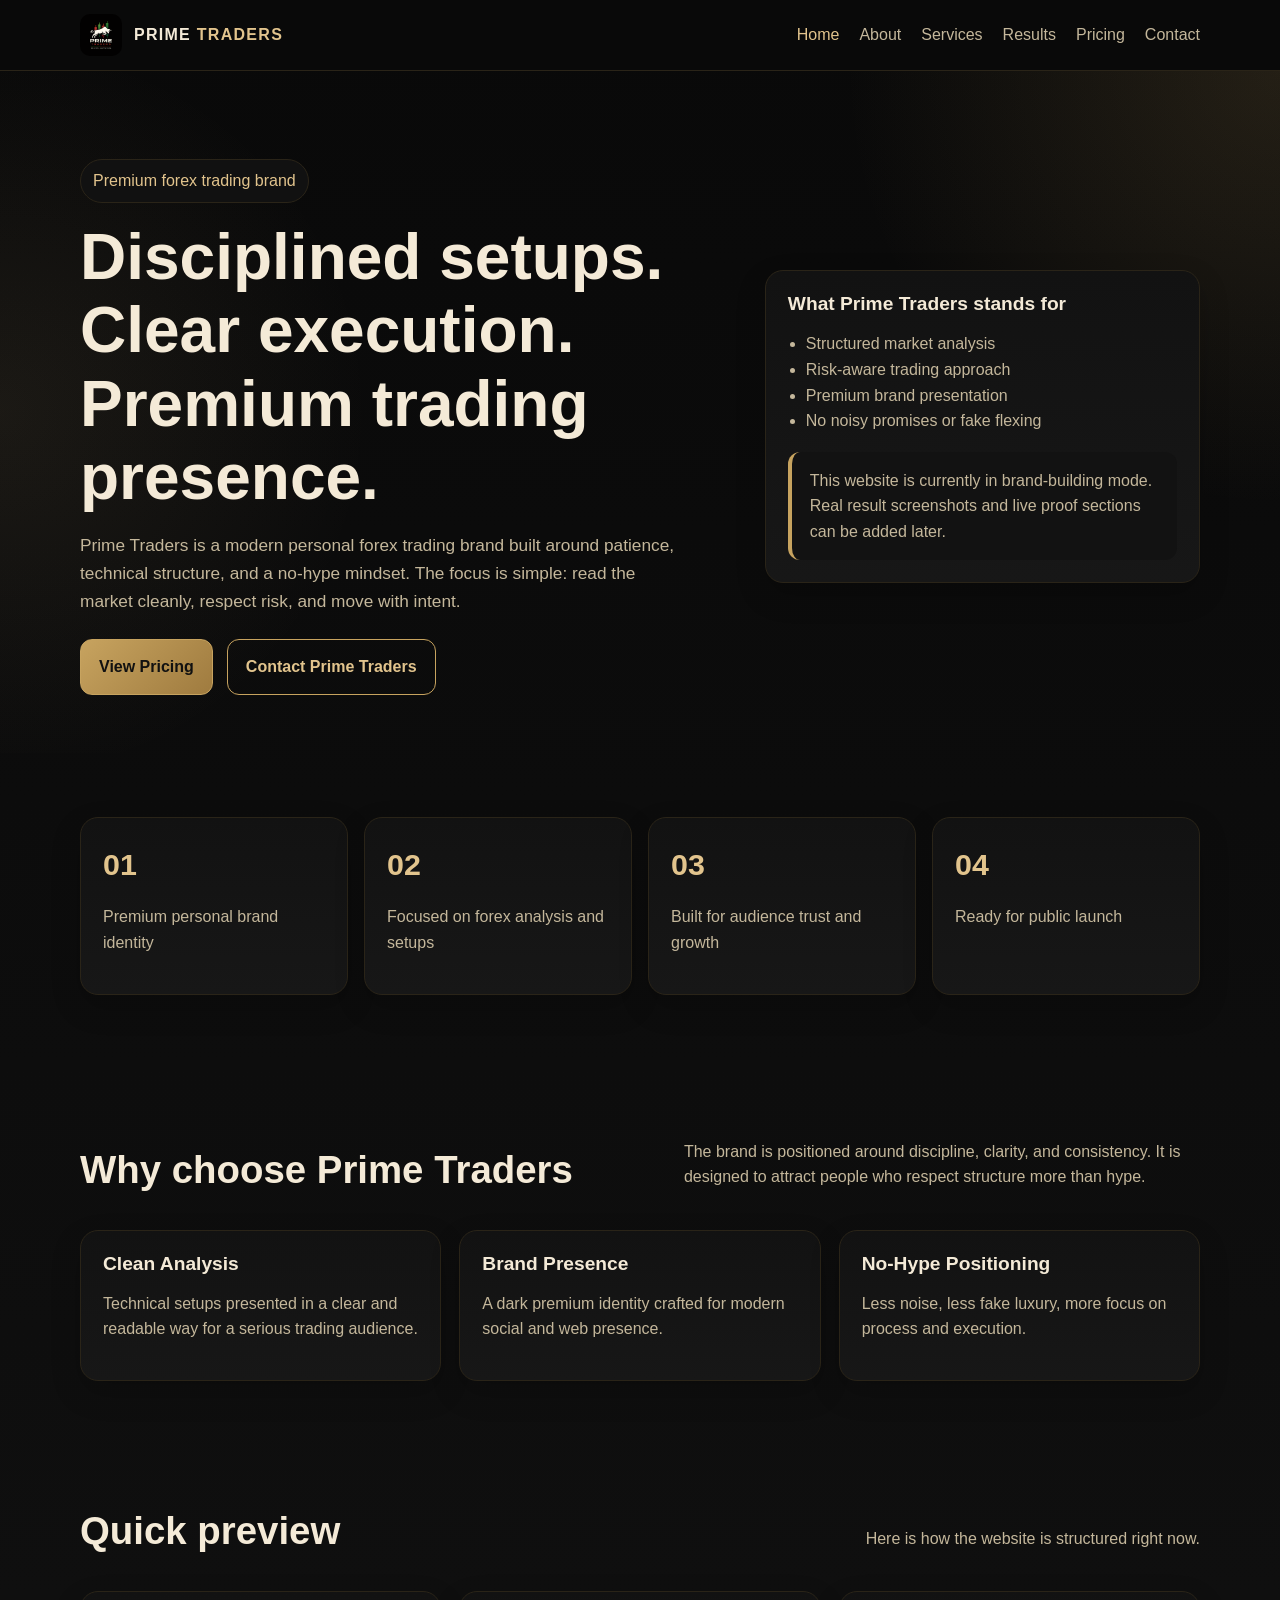
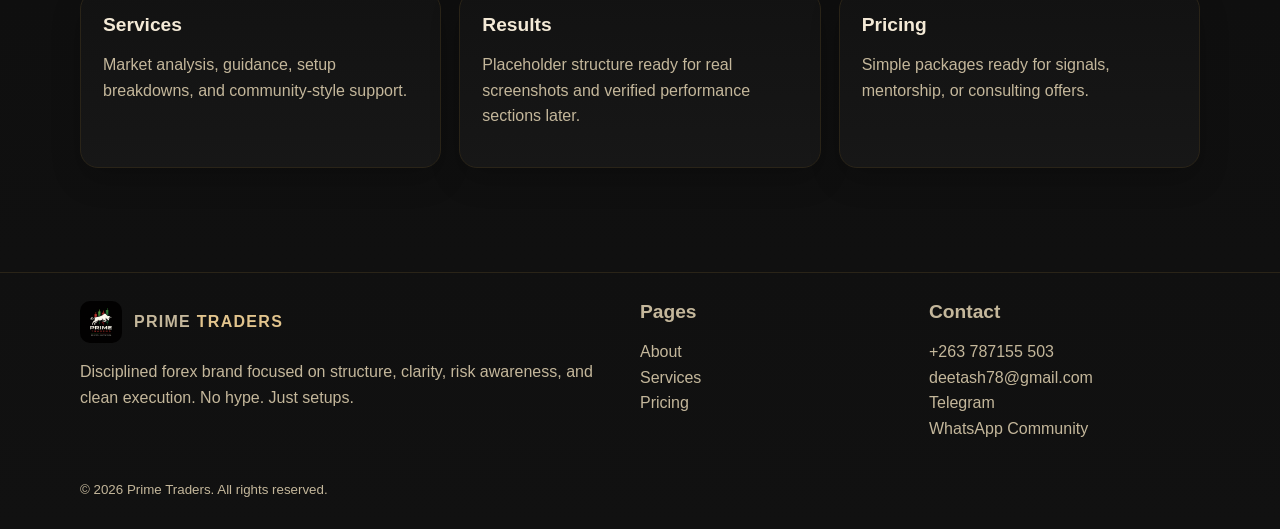
==== index.html @ fb57da5f "Add files via upload" ====
<!doctype html><html><head><meta charset="utf-8"><meta name="viewport" content="width=device-width,initial-scale=1"><title>Home | Prime Traders</title><meta name="description" content="Prime Traders — personal forex trading brand with a premium, disciplined, no-hype positioning."><link rel="icon" href="logo.png"><link rel="stylesheet" href="style.css"></head><body>
    <nav class="nav"><div class="container nav-inner"><a class="brand" href="index.html"><img src="logo.png" alt="Prime Traders logo"><div>PRIME <span>TRADERS</span></div></a><div class="links"><a href="index.html" class="active">Home</a><a href="about.html" class="">About</a><a href="services.html" class="">Services</a><a href="results.html" class="">Results</a><a href="pricing.html" class="">Pricing</a><a href="contact.html" class="">Contact</a></div></div></nav>
    
<header class="hero"><div class="container hero-grid"><div><span class="badge">Premium forex trading brand</span><h1>Disciplined setups. Clear execution. Premium trading presence.</h1><p class="lead">Prime Traders is a modern personal forex trading brand built around patience, technical structure, and a no-hype mindset. The focus is simple: read the market cleanly, respect risk, and move with intent.</p><div class="cta"><a class="btn btn-primary" href="pricing.html">View Pricing</a><a class="btn btn-secondary" href="contact.html">Contact Prime Traders</a></div></div><div class="card hero-card"><h3>What Prime Traders stands for</h3><ul><li>Structured market analysis</li><li>Risk-aware trading approach</li><li>Premium brand presentation</li><li>No noisy promises or fake flexing</li></ul><div class="notice" style="margin-top:18px">This website is currently in brand-building mode. Real result screenshots and live proof sections can be added later.</div></div></div></header>
<section class="section"><div class="container"><div class="stats"><div class="stat"><strong>01</strong><p>Premium personal brand identity</p></div><div class="stat"><strong>02</strong><p>Focused on forex analysis and setups</p></div><div class="stat"><strong>03</strong><p>Built for audience trust and growth</p></div><div class="stat"><strong>04</strong><p>Ready for public launch</p></div></div></div></section>
<section class="section"><div class="container"><div class="section-head"><div><h2>Why choose Prime Traders</h2></div><p>The brand is positioned around discipline, clarity, and consistency. It is designed to attract people who respect structure more than hype.</p></div><div class="grid-3"><div class="card"><h3>Clean Analysis</h3><p>Technical setups presented in a clear and readable way for a serious trading audience.</p></div><div class="card"><h3>Brand Presence</h3><p>A dark premium identity crafted for modern social and web presence.</p></div><div class="card"><h3>No-Hype Positioning</h3><p>Less noise, less fake luxury, more focus on process and execution.</p></div></div></div></section>
<section class="section"><div class="container"><div class="section-head"><div><h2>Quick preview</h2></div><p>Here is how the website is structured right now.</p></div><div class="grid-3"><div class="card"><h3>Services</h3><p>Market analysis, guidance, setup breakdowns, and community-style support.</p></div><div class="card"><h3>Results</h3><p>Placeholder structure ready for real screenshots and verified performance sections later.</p></div><div class="card"><h3>Pricing</h3><p>Simple packages ready for signals, mentorship, or consulting offers.</p></div></div></div></section>

    <footer class="footer"><div class="container footer-grid"><div><div class="brand" style="margin-bottom:10px"><img src="logo.png" alt="logo"><div>PRIME <span>TRADERS</span></div></div><p>Disciplined forex brand focused on structure, clarity, risk awareness, and clean execution. No hype. Just setups.</p></div><div><h3>Pages</h3><p><a href="about.html">About</a><br><a href="services.html">Services</a><br><a href="pricing.html">Pricing</a></p></div><div><h3>Contact</h3><p>+263 787155 503<br>deetash78@gmail.com<br><a href="https://t.me/primetraders263">Telegram</a><br><a href="https://chat.whatsapp.com/EgGNkARobAU7Wav0RTBW9T?mode=gi_t">WhatsApp Community</a></p></div></div><div class="container" style="margin-top:18px"><small>© 2026 Prime Traders. All rights reserved.</small></div></footer>
    <script src="script.js"></script></body></html>
---- style.css ----
:root{
  --bg:#0a0a0a; --card:#121212; --card2:#171717; --text:#f4ead7; --muted:#c4b79b; --gold:#c7a35f; --gold2:#e2c48d; --line:#2a2418;
}
*{box-sizing:border-box} html{scroll-behavior:smooth} body{margin:0;font-family:Arial,Helvetica,sans-serif;background:linear-gradient(180deg,#090909,#111);color:var(--text);line-height:1.6}
a{color:inherit;text-decoration:none} img{max-width:100%;display:block}
.container{width:min(1120px,92%);margin:auto}
.nav{position:sticky;top:0;z-index:20;background:rgba(10,10,10,.92);backdrop-filter:blur(8px);border-bottom:1px solid var(--line)}
.nav-inner{display:flex;align-items:center;justify-content:space-between;padding:14px 0}.brand{display:flex;align-items:center;gap:12px;font-weight:700;letter-spacing:.08em}.brand img{width:42px;height:42px;border-radius:10px}.brand span{color:var(--gold2)}
.links{display:flex;gap:20px;flex-wrap:wrap}.links a{color:var(--muted)}.links a:hover,.links a.active{color:var(--gold2)}
.hero{padding:88px 0 58px;background:radial-gradient(circle at top right,rgba(199,163,95,.14),transparent 30%),radial-gradient(circle at left,rgba(226,196,141,.08),transparent 28%)}
.hero-grid{display:grid;grid-template-columns:1.2fr .8fr;gap:32px;align-items:center}.badge{display:inline-block;padding:8px 12px;border:1px solid var(--line);border-radius:999px;color:var(--gold2);background:#111;margin-bottom:18px}
h1,h2,h3{line-height:1.15;margin:0 0 14px} h1{font-size:clamp(2.2rem,5vw,4.4rem)} h2{font-size:clamp(1.7rem,3vw,2.8rem)} h3{font-size:1.2rem}.lead{font-size:1.08rem;color:var(--muted);max-width:62ch}
.cta{display:flex;gap:14px;flex-wrap:wrap;margin-top:24px}.btn{display:inline-block;padding:14px 18px;border-radius:12px;border:1px solid var(--gold);font-weight:700}.btn-primary{background:linear-gradient(135deg,var(--gold),#9f7b3f);color:#111}.btn-secondary{color:var(--gold2);background:transparent}
.card,.stat,.price,.contact-card,.faq-item{background:linear-gradient(180deg,var(--card),var(--card2));border:1px solid var(--line);border-radius:18px;box-shadow:0 12px 30px rgba(0,0,0,.2)}
.hero-card{padding:24px}.hero-card ul{padding-left:18px;color:var(--muted)}
.section{padding:64px 0}.section-head{display:flex;justify-content:space-between;gap:18px;align-items:end;margin-bottom:24px}.section-head p{max-width:58ch;color:var(--muted)}
.grid-3{display:grid;grid-template-columns:repeat(3,1fr);gap:18px}.grid-2{display:grid;grid-template-columns:repeat(2,1fr);gap:18px}
.card{padding:22px}.card p,.stat p,.price p,.contact-card p,li{color:var(--muted)}
.stats{display:grid;grid-template-columns:repeat(4,1fr);gap:16px}.stat{padding:22px}.stat strong{display:block;font-size:1.9rem;color:var(--gold2);margin-bottom:8px}
.price{padding:24px;display:flex;flex-direction:column;gap:14px}.price .amount{font-size:2rem;color:var(--gold2);font-weight:800}.price ul{padding-left:18px;margin:0}.pill{display:inline-block;padding:6px 10px;border:1px solid var(--line);border-radius:999px;color:var(--gold2);font-size:.9rem}
.contact-grid{display:grid;grid-template-columns:repeat(2,1fr);gap:18px}.contact-card{padding:22px}
.footer{border-top:1px solid var(--line);padding:28px 0;color:var(--muted);margin-top:40px}.footer-grid{display:grid;grid-template-columns:2fr 1fr 1fr;gap:18px}.muted{color:var(--muted)}
.notice{padding:16px 18px;border-left:4px solid var(--gold);background:#121212;border-radius:12px;color:var(--muted)}
.table{width:100%;border-collapse:collapse}.table th,.table td{padding:14px;border-bottom:1px solid var(--line);text-align:left}.table th{color:var(--gold2)}
@media (max-width:900px){.hero-grid,.grid-3,.grid-2,.contact-grid,.footer-grid,.stats{grid-template-columns:1fr}.nav-inner{flex-direction:column;gap:12px}.links{justify-content:center}}
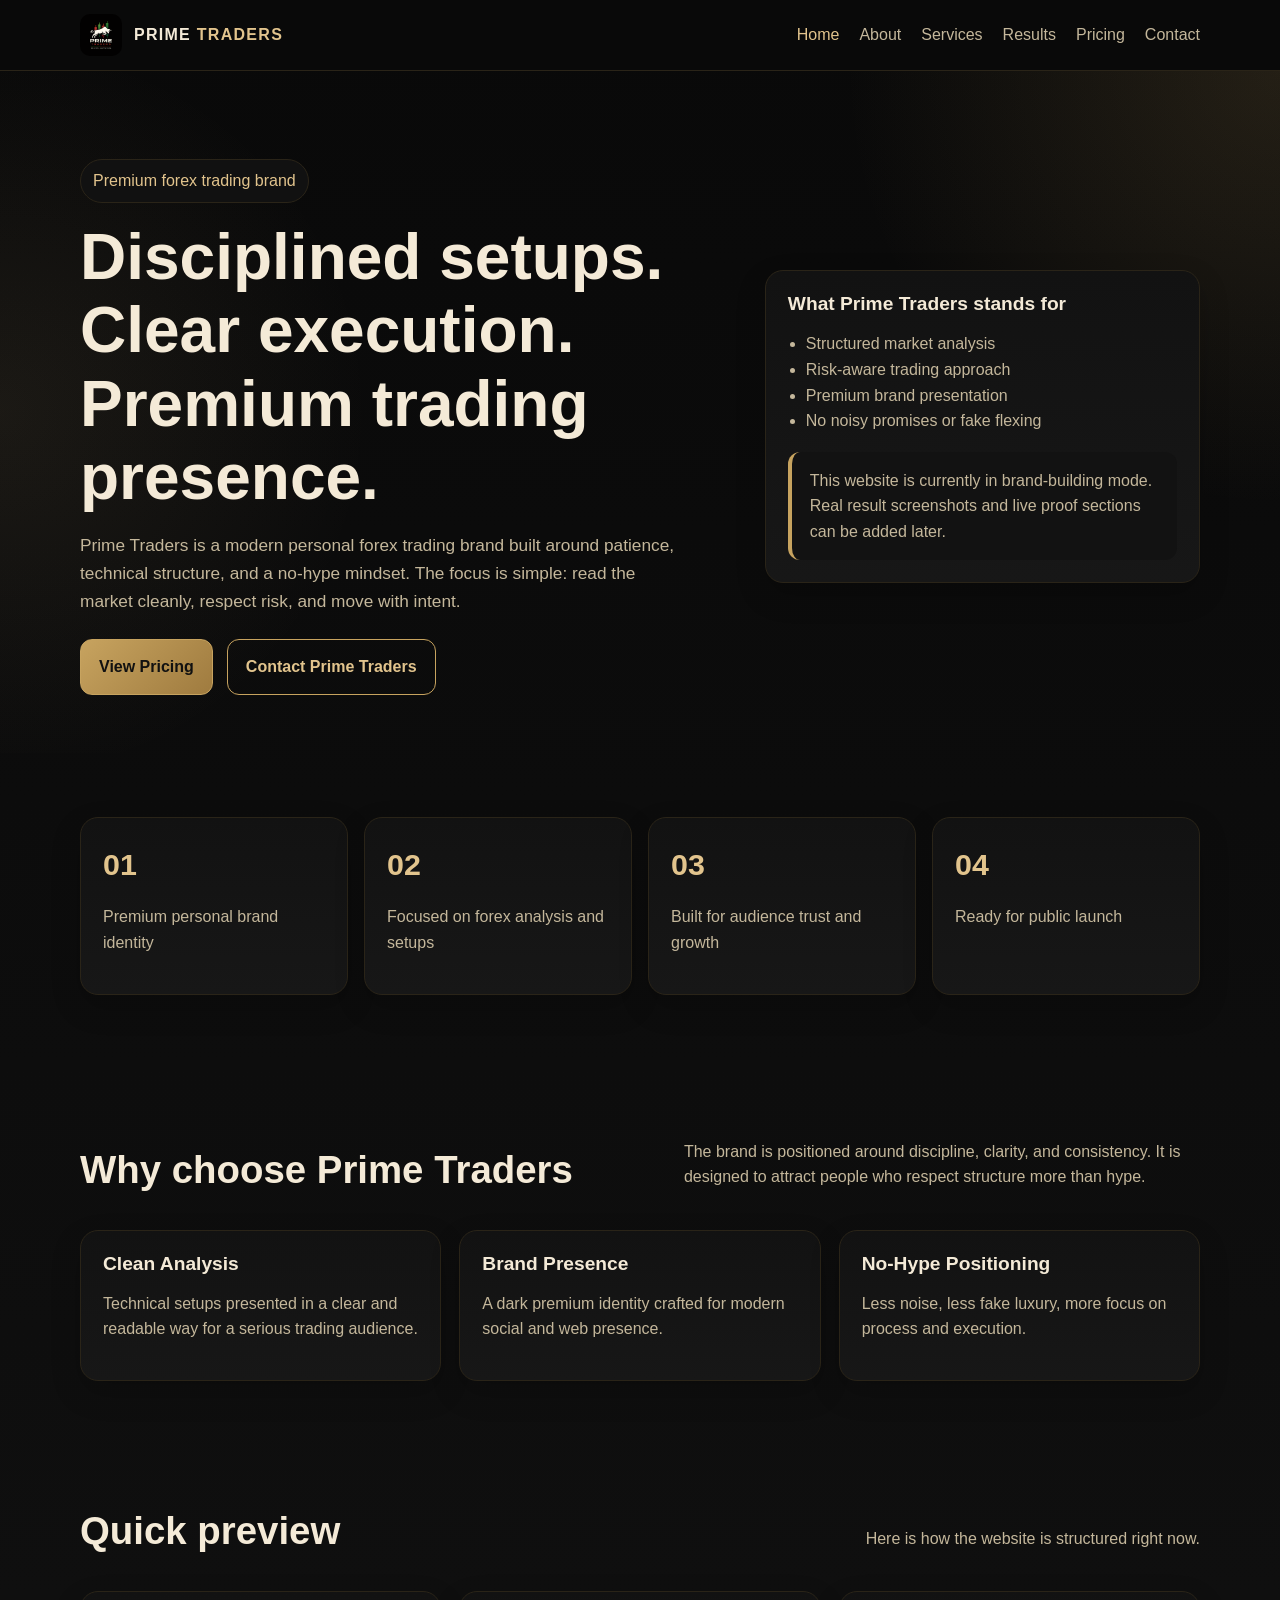
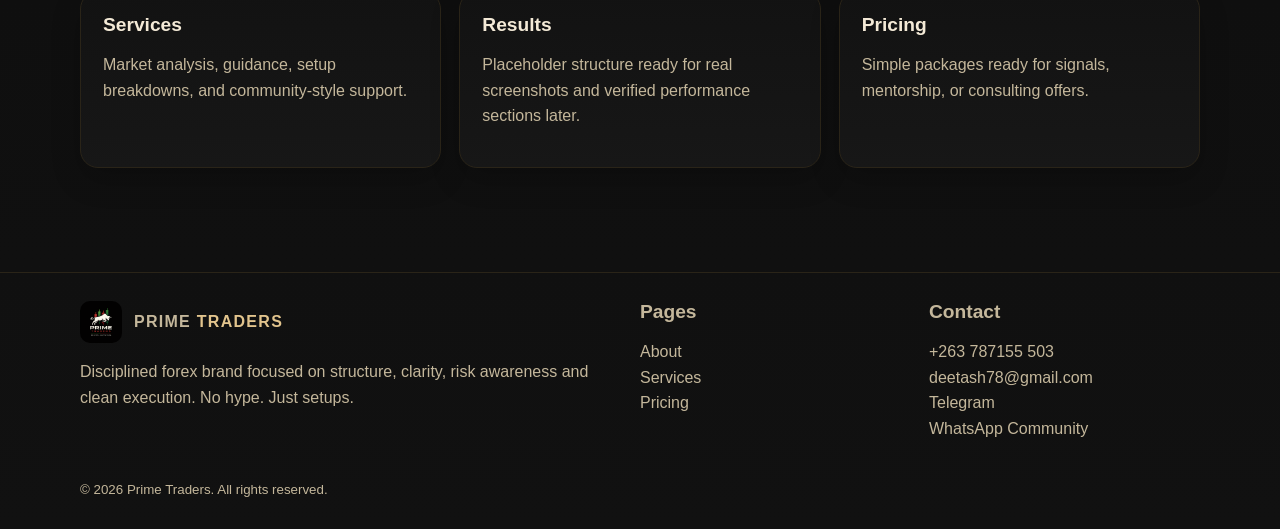
==== commit c2d4bc2d: "Refactor footer section in index.html Updated footer content for clarity and consistency." ====
--- a/index.html
+++ b/index.html
@@ -6,5 +6,5 @@
 <section class="section"><div class="container"><div class="section-head"><div><h2>Why choose Prime Traders</h2></div><p>The brand is positioned around discipline, clarity, and consistency. It is designed to attract people who respect structure more than hype.</p></div><div class="grid-3"><div class="card"><h3>Clean Analysis</h3><p>Technical setups presented in a clear and readable way for a serious trading audience.</p></div><div class="card"><h3>Brand Presence</h3><p>A dark premium identity crafted for modern social and web presence.</p></div><div class="card"><h3>No-Hype Positioning</h3><p>Less noise, less fake luxury, more focus on process and execution.</p></div></div></div></section>
 <section class="section"><div class="container"><div class="section-head"><div><h2>Quick preview</h2></div><p>Here is how the website is structured right now.</p></div><div class="grid-3"><div class="card"><h3>Services</h3><p>Market analysis, guidance, setup breakdowns, and community-style support.</p></div><div class="card"><h3>Results</h3><p>Placeholder structure ready for real screenshots and verified performance sections later.</p></div><div class="card"><h3>Pricing</h3><p>Simple packages ready for signals, mentorship, or consulting offers.</p></div></div></div></section>
 
-    <footer class="footer"><div class="container footer-grid"><div><div class="brand" style="margin-bottom:10px"><img src="logo.png" alt="logo"><div>PRIME <span>TRADERS</span></div></div><p>Disciplined forex brand focused on structure, clarity, risk awareness, and clean execution. No hype. Just setups.</p></div><div><h3>Pages</h3><p><a href="about.html">About</a><br><a href="services.html">Services</a><br><a href="pricing.html">Pricing</a></p></div><div><h3>Contact</h3><p>+263 787155 503<br>deetash78@gmail.com<br><a href="https://t.me/primetraders263">Telegram</a><br><a href="https://chat.whatsapp.com/EgGNkARobAU7Wav0RTBW9T?mode=gi_t">WhatsApp Community</a></p></div></div><div class="container" style="margin-top:18px"><small>© 2026 Prime Traders. All rights reserved.</small></div></footer>
-    <script src="script.js"></script></body></html>+    <footer class="footer"><div class="container footer-grid"><div><div class="brand" style="margin-bottom:10px"><img src="logo.png" alt="logo"><div>PRIME <span>TRADERS</span></div></div><p>Disciplined forex brand focused on structure, clarity, risk awareness and clean execution. No hype. Just setups.</p></div><div><h3>Pages</h3><p><a href="about.html">About</a><br><a href="services.html">Services</a><br><a href="pricing.html">Pricing</a></p></div><div><h3>Contact</h3><p>+263 787155 503<br>deetash78@gmail.com<br><a href="https://t.me/primetraders263">Telegram</a><br><a href="https://chat.whatsapp.com/EgGNkARobAU7Wav0RTBW9T?mode=gi_t">WhatsApp Community</a></p></div></div><div class="container" style="margin-top:18px"><small>© 2026 Prime Traders. All rights reserved.</small></div></footer>
+    <script src="script.js"></script></body></html>
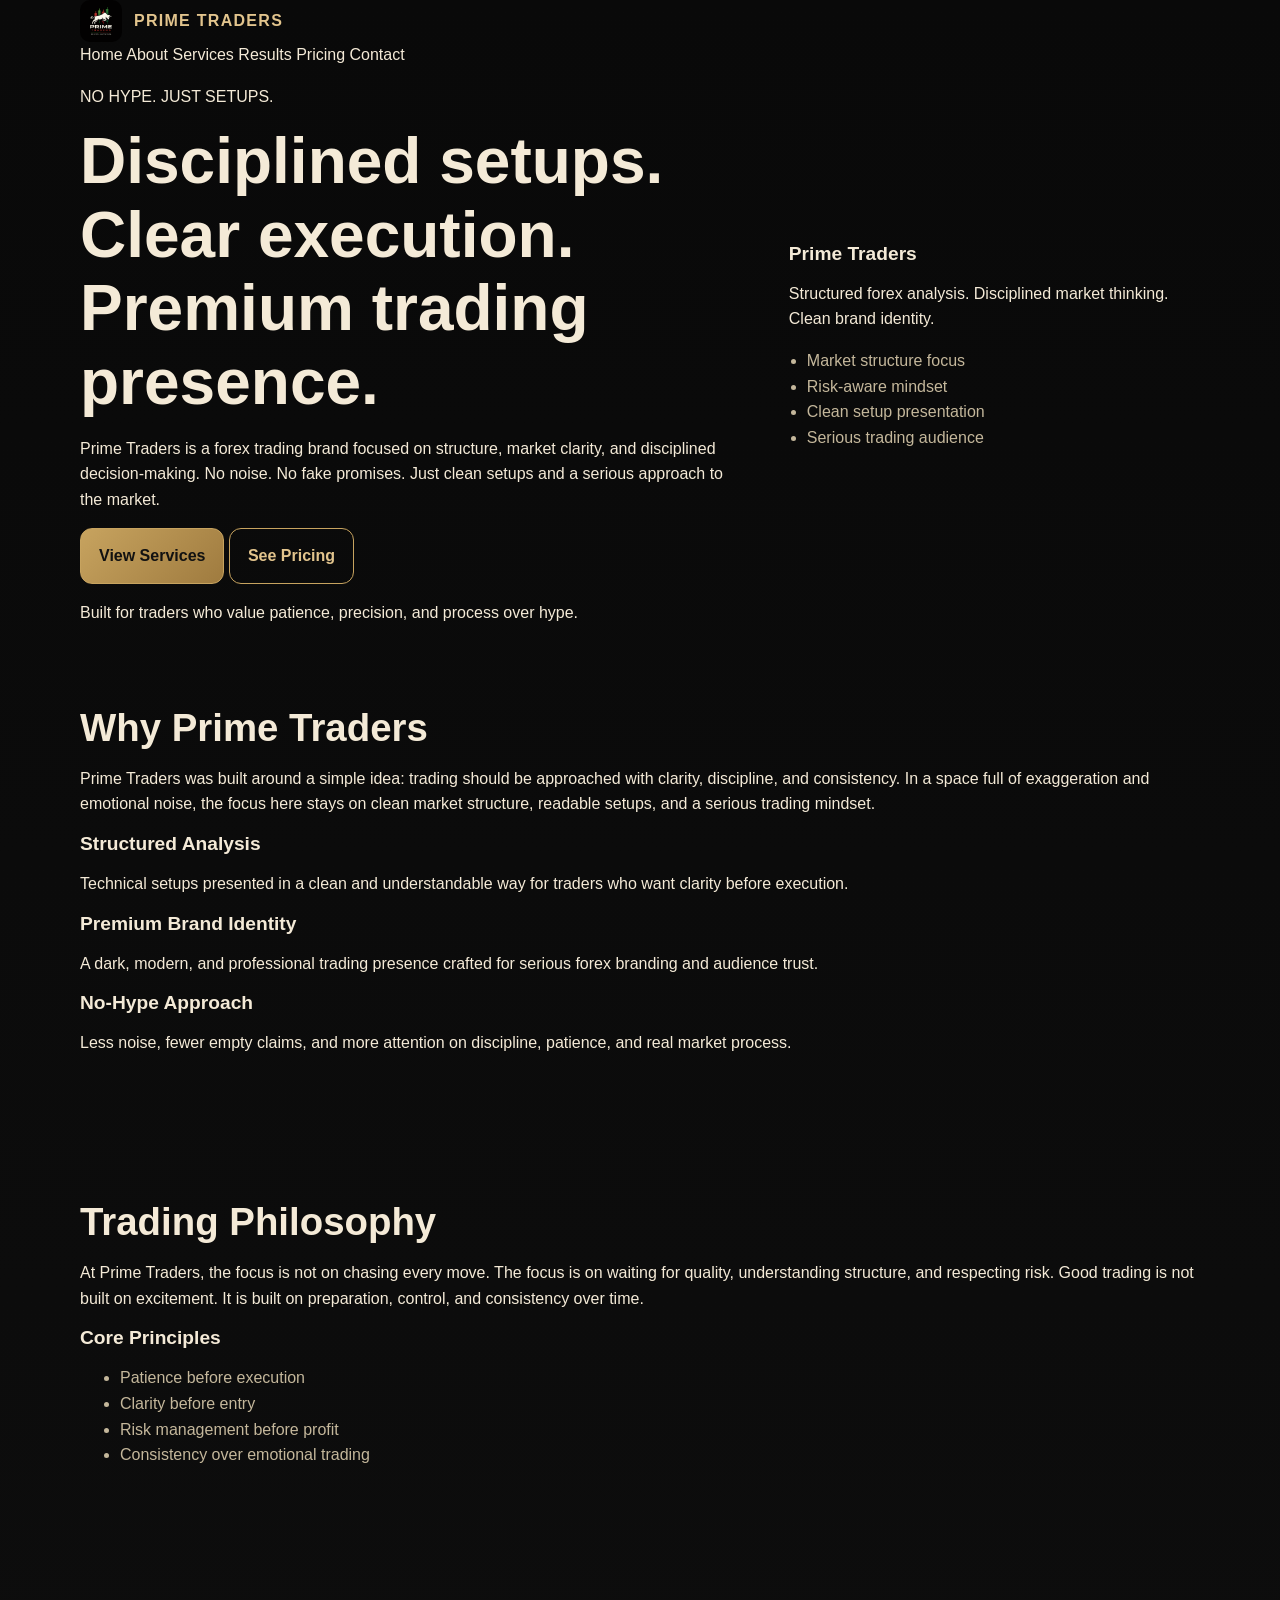
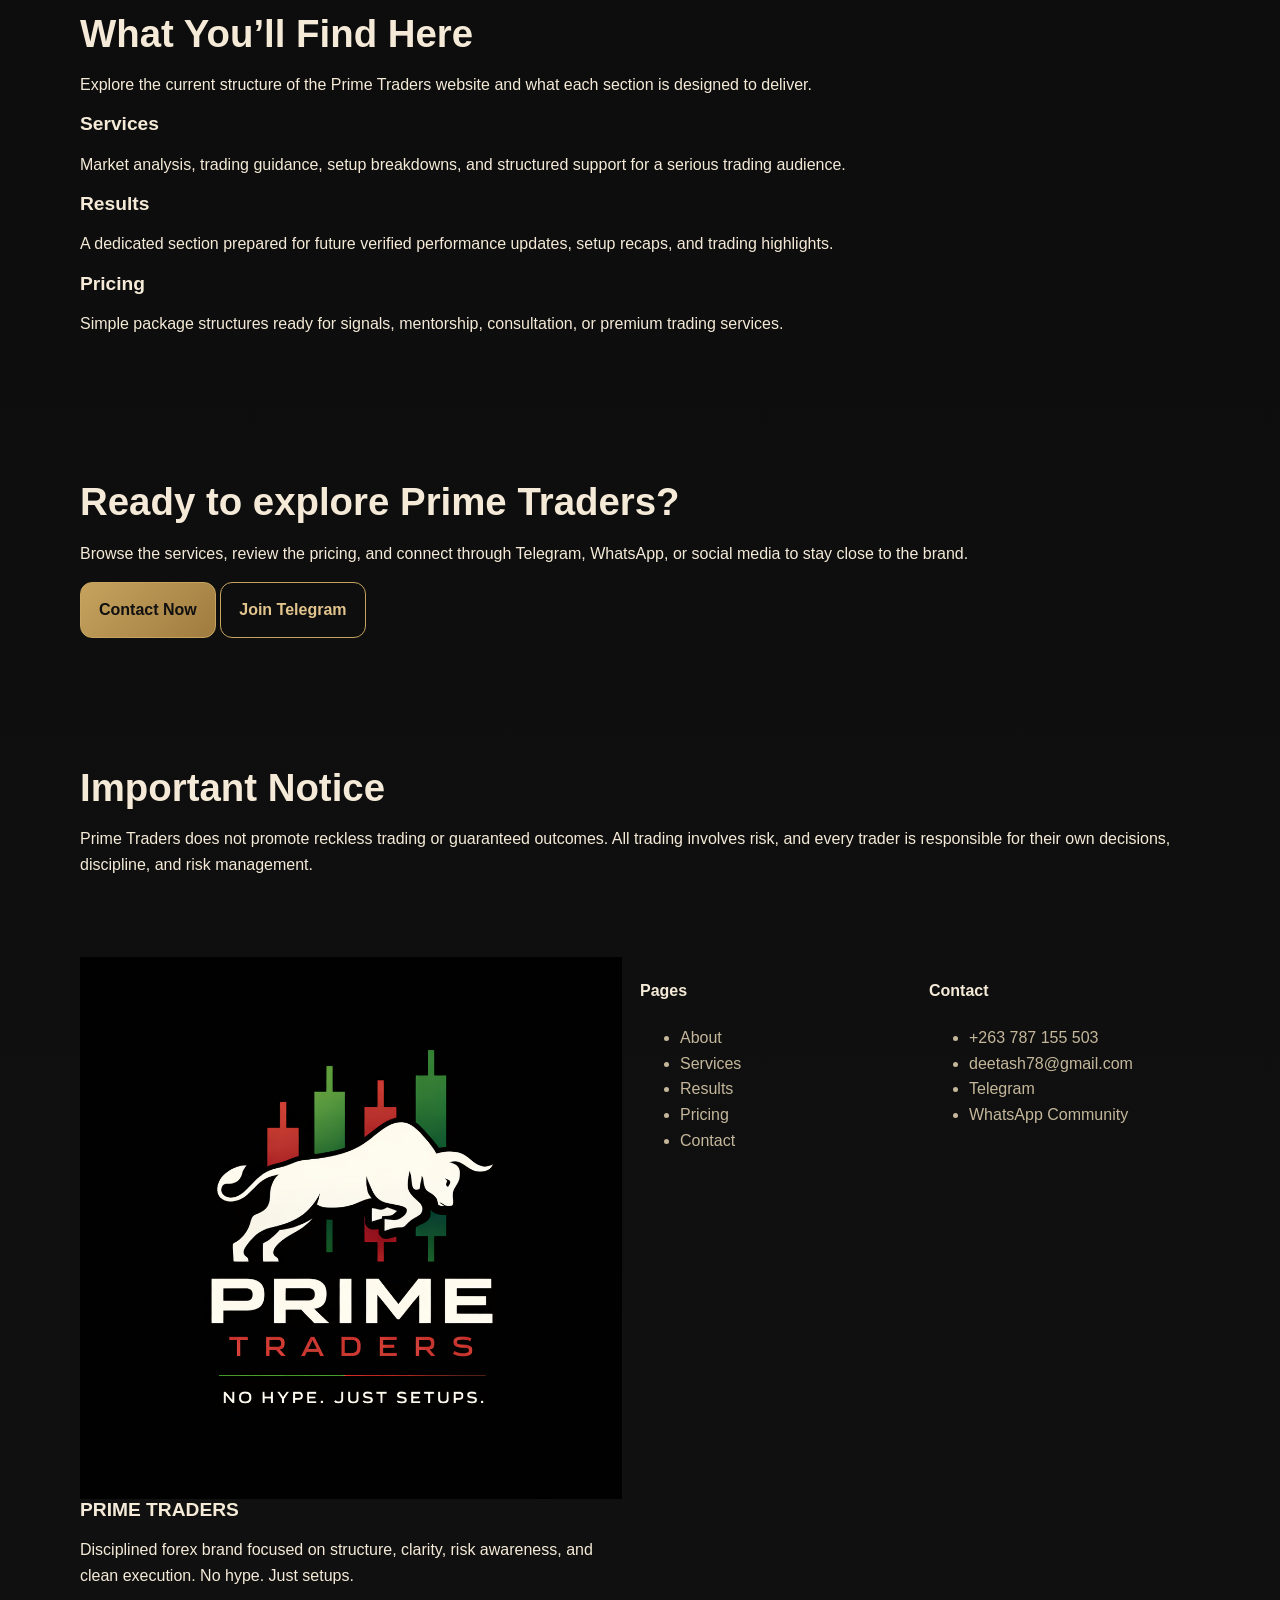
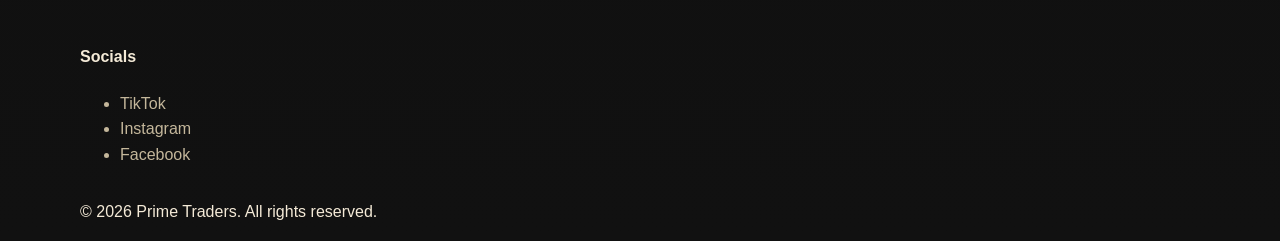
==== commit bc5375fc: "Refactor index.html for improved structure and clarity" ====
--- a/index.html
+++ b/index.html
@@ -1,10 +1,237 @@
-<!doctype html><html><head><meta charset="utf-8"><meta name="viewport" content="width=device-width,initial-scale=1"><title>Home | Prime Traders</title><meta name="description" content="Prime Traders — personal forex trading brand with a premium, disciplined, no-hype positioning."><link rel="icon" href="logo.png"><link rel="stylesheet" href="style.css"></head><body>
-    <nav class="nav"><div class="container nav-inner"><a class="brand" href="index.html"><img src="logo.png" alt="Prime Traders logo"><div>PRIME <span>TRADERS</span></div></a><div class="links"><a href="index.html" class="active">Home</a><a href="about.html" class="">About</a><a href="services.html" class="">Services</a><a href="results.html" class="">Results</a><a href="pricing.html" class="">Pricing</a><a href="contact.html" class="">Contact</a></div></div></nav>
-    
-<header class="hero"><div class="container hero-grid"><div><span class="badge">Premium forex trading brand</span><h1>Disciplined setups. Clear execution. Premium trading presence.</h1><p class="lead">Prime Traders is a modern personal forex trading brand built around patience, technical structure, and a no-hype mindset. The focus is simple: read the market cleanly, respect risk, and move with intent.</p><div class="cta"><a class="btn btn-primary" href="pricing.html">View Pricing</a><a class="btn btn-secondary" href="contact.html">Contact Prime Traders</a></div></div><div class="card hero-card"><h3>What Prime Traders stands for</h3><ul><li>Structured market analysis</li><li>Risk-aware trading approach</li><li>Premium brand presentation</li><li>No noisy promises or fake flexing</li></ul><div class="notice" style="margin-top:18px">This website is currently in brand-building mode. Real result screenshots and live proof sections can be added later.</div></div></div></header>
-<section class="section"><div class="container"><div class="stats"><div class="stat"><strong>01</strong><p>Premium personal brand identity</p></div><div class="stat"><strong>02</strong><p>Focused on forex analysis and setups</p></div><div class="stat"><strong>03</strong><p>Built for audience trust and growth</p></div><div class="stat"><strong>04</strong><p>Ready for public launch</p></div></div></div></section>
-<section class="section"><div class="container"><div class="section-head"><div><h2>Why choose Prime Traders</h2></div><p>The brand is positioned around discipline, clarity, and consistency. It is designed to attract people who respect structure more than hype.</p></div><div class="grid-3"><div class="card"><h3>Clean Analysis</h3><p>Technical setups presented in a clear and readable way for a serious trading audience.</p></div><div class="card"><h3>Brand Presence</h3><p>A dark premium identity crafted for modern social and web presence.</p></div><div class="card"><h3>No-Hype Positioning</h3><p>Less noise, less fake luxury, more focus on process and execution.</p></div></div></div></section>
-<section class="section"><div class="container"><div class="section-head"><div><h2>Quick preview</h2></div><p>Here is how the website is structured right now.</p></div><div class="grid-3"><div class="card"><h3>Services</h3><p>Market analysis, guidance, setup breakdowns, and community-style support.</p></div><div class="card"><h3>Results</h3><p>Placeholder structure ready for real screenshots and verified performance sections later.</p></div><div class="card"><h3>Pricing</h3><p>Simple packages ready for signals, mentorship, or consulting offers.</p></div></div></div></section>
-
-    <footer class="footer"><div class="container footer-grid"><div><div class="brand" style="margin-bottom:10px"><img src="logo.png" alt="logo"><div>PRIME <span>TRADERS</span></div></div><p>Disciplined forex brand focused on structure, clarity, risk awareness and clean execution. No hype. Just setups.</p></div><div><h3>Pages</h3><p><a href="about.html">About</a><br><a href="services.html">Services</a><br><a href="pricing.html">Pricing</a></p></div><div><h3>Contact</h3><p>+263 787155 503<br>deetash78@gmail.com<br><a href="https://t.me/primetraders263">Telegram</a><br><a href="https://chat.whatsapp.com/EgGNkARobAU7Wav0RTBW9T?mode=gi_t">WhatsApp Community</a></p></div></div><div class="container" style="margin-top:18px"><small>© 2026 Prime Traders. All rights reserved.</small></div></footer>
-    <script src="script.js"></script></body></html>
+<!DOCTYPE html>
+<html lang="en">
+<head>
+  <meta charset="UTF-8" />
+  <meta name="viewport" content="width=device-width, initial-scale=1.0" />
+  <title>Prime Traders | Home</title>
+  <meta name="description" content="Prime Traders is a disciplined forex trading brand focused on structure, clarity, risk awareness, and clean execution. No hype. Just setups." />
+  <link rel="stylesheet" href="style.css" />
+  <link rel="icon" href="favicon.ico" />
+</head>
+<body>
+  <header class="site-header">
+    <div class="container nav-container">
+      <a href="index.html" class="brand">
+        <img src="logo.png" alt="Prime Traders Logo" class="brand-logo" />
+        <span class="brand-text">PRIME <span>TRADERS</span></span>
+      </a>
+
+      <nav class="main-nav">
+        <a href="index.html" class="active">Home</a>
+        <a href="about.html">About</a>
+        <a href="services.html">Services</a>
+        <a href="results.html">Results</a>
+        <a href="pricing.html">Pricing</a>
+        <a href="contact.html">Contact</a>
+      </nav>
+    </div>
+  </header>
+
+  <main>
+    <section class="hero-section">
+      <div class="container hero-grid">
+        <div class="hero-text">
+          <p class="eyebrow">NO HYPE. JUST SETUPS.</p>
+          <h1>Disciplined setups. Clear execution. Premium trading presence.</h1>
+          <p class="hero-subtext">
+            Prime Traders is a forex trading brand focused on structure, market clarity, and disciplined
+            decision-making. No noise. No fake promises. Just clean setups and a serious approach to the market.
+          </p>
+
+          <div class="hero-buttons">
+            <a href="services.html" class="btn btn-primary">View Services</a>
+            <a href="pricing.html" class="btn btn-secondary">See Pricing</a>
+          </div>
+
+          <p class="hero-trust-line">
+            Built for traders who value patience, precision, and process over hype.
+          </p>
+        </div>
+
+        <div class="hero-card">
+          <div class="hero-card-inner">
+            <h3>Prime Traders</h3>
+            <p>Structured forex analysis. Disciplined market thinking. Clean brand identity.</p>
+            <ul>
+              <li>Market structure focus</li>
+              <li>Risk-aware mindset</li>
+              <li>Clean setup presentation</li>
+              <li>Serious trading audience</li>
+            </ul>
+          </div>
+        </div>
+      </div>
+    </section>
+
+    <section class="section">
+      <div class="container">
+        <div class="section-heading">
+          <h2>Why Prime Traders</h2>
+          <p>
+            Prime Traders was built around a simple idea: trading should be approached with clarity,
+            discipline, and consistency. In a space full of exaggeration and emotional noise, the focus
+            here stays on clean market structure, readable setups, and a serious trading mindset.
+          </p>
+        </div>
+
+        <div class="cards-grid">
+          <div class="info-card">
+            <h3>Structured Analysis</h3>
+            <p>
+              Technical setups presented in a clean and understandable way for traders who want clarity before execution.
+            </p>
+          </div>
+
+          <div class="info-card">
+            <h3>Premium Brand Identity</h3>
+            <p>
+              A dark, modern, and professional trading presence crafted for serious forex branding and audience trust.
+            </p>
+          </div>
+
+          <div class="info-card">
+            <h3>No-Hype Approach</h3>
+            <p>
+              Less noise, fewer empty claims, and more attention on discipline, patience, and real market process.
+            </p>
+          </div>
+        </div>
+      </div>
+    </section>
+
+    <section class="section section-dark">
+      <div class="container philosophy-grid">
+        <div>
+          <h2>Trading Philosophy</h2>
+          <p>
+            At Prime Traders, the focus is not on chasing every move. The focus is on waiting for quality,
+            understanding structure, and respecting risk. Good trading is not built on excitement.
+            It is built on preparation, control, and consistency over time.
+          </p>
+        </div>
+
+        <div class="philosophy-box">
+          <h3>Core Principles</h3>
+          <ul>
+            <li>Patience before execution</li>
+            <li>Clarity before entry</li>
+            <li>Risk management before profit</li>
+            <li>Consistency over emotional trading</li>
+          </ul>
+        </div>
+      </div>
+    </section>
+
+    <section class="section">
+      <div class="container">
+        <div class="section-heading split-heading">
+          <h2>What You’ll Find Here</h2>
+          <p>
+            Explore the current structure of the Prime Traders website and what each section is designed to deliver.
+          </p>
+        </div>
+
+        <div class="cards-grid">
+          <div class="info-card">
+            <h3>Services</h3>
+            <p>
+              Market analysis, trading guidance, setup breakdowns, and structured support for a serious trading audience.
+            </p>
+          </div>
+
+          <div class="info-card">
+            <h3>Results</h3>
+            <p>
+              A dedicated section prepared for future verified performance updates, setup recaps, and trading highlights.
+            </p>
+          </div>
+
+          <div class="info-card">
+            <h3>Pricing</h3>
+            <p>
+              Simple package structures ready for signals, mentorship, consultation, or premium trading services.
+            </p>
+          </div>
+        </div>
+      </div>
+    </section>
+
+    <section class="section cta-section">
+      <div class="container cta-box">
+        <h2>Ready to explore Prime Traders?</h2>
+        <p>
+          Browse the services, review the pricing, and connect through Telegram, WhatsApp, or social media to stay close to the brand.
+        </p>
+
+        <div class="hero-buttons">
+          <a href="contact.html" class="btn btn-primary">Contact Now</a>
+          <a href="https://t.me/primetraders263" target="_blank" class="btn btn-secondary">Join Telegram</a>
+        </div>
+      </div>
+    </section>
+
+    <section class="section">
+      <div class="container">
+        <div class="notice-box">
+          <h2>Important Notice</h2>
+          <p>
+            Prime Traders does not promote reckless trading or guaranteed outcomes. All trading involves risk,
+            and every trader is responsible for their own decisions, discipline, and risk management.
+          </p>
+        </div>
+      </div>
+    </section>
+  </main>
+
+  <footer class="site-footer">
+    <div class="container footer-grid">
+      <div>
+        <div class="footer-brand">
+          <img src="logo.png" alt="Prime Traders Logo" class="footer-logo" />
+          <h3>PRIME TRADERS</h3>
+        </div>
+        <p>
+          Disciplined forex brand focused on structure, clarity, risk awareness, and clean execution.
+          No hype. Just setups.
+        </p>
+      </div>
+
+      <div>
+        <h4>Pages</h4>
+        <ul class="footer-links">
+          <li><a href="about.html">About</a></li>
+          <li><a href="services.html">Services</a></li>
+          <li><a href="results.html">Results</a></li>
+          <li><a href="pricing.html">Pricing</a></li>
+          <li><a href="contact.html">Contact</a></li>
+        </ul>
+      </div>
+
+      <div>
+        <h4>Contact</h4>
+        <ul class="footer-links">
+          <li><a href="tel:+263787155503">+263 787 155 503</a></li>
+          <li><a href="mailto:deetash78@gmail.com">deetash78@gmail.com</a></li>
+          <li><a href="https://t.me/primetraders263" target="_blank">Telegram</a></li>
+          <li><a href="https://chat.whatsapp.com/EgGNkARobAU7Wav0RTBW9T?mode=gi_t" target="_blank">WhatsApp Community</a></li>
+        </ul>
+      </div>
+
+      <div>
+        <h4>Socials</h4>
+        <ul class="footer-links">
+          <li><a href="https://www.tiktok.com/@primetraders_zw?_r=1&_t=ZS-950RxNBvnf7" target="_blank">TikTok</a></li>
+          <li><a href="https://www.instagram.com/denzeltashayaofficial?igsh=MmN0ZHVwbDB0ODcy&utm_source=qr" target="_blank">Instagram</a></li>
+          <li><a href="https://www.facebook.com/share/1NozaazZCv/?mibextid=wwXIfr" target="_blank">Facebook</a></li>
+        </ul>
+      </div>
+    </div>
+
+    <div class="container footer-bottom">
+      <p>&copy; 2026 Prime Traders. All rights reserved.</p>
+    </div>
+  </footer>
+
+  <script src="script.js"></script>
+</body>
+</html>
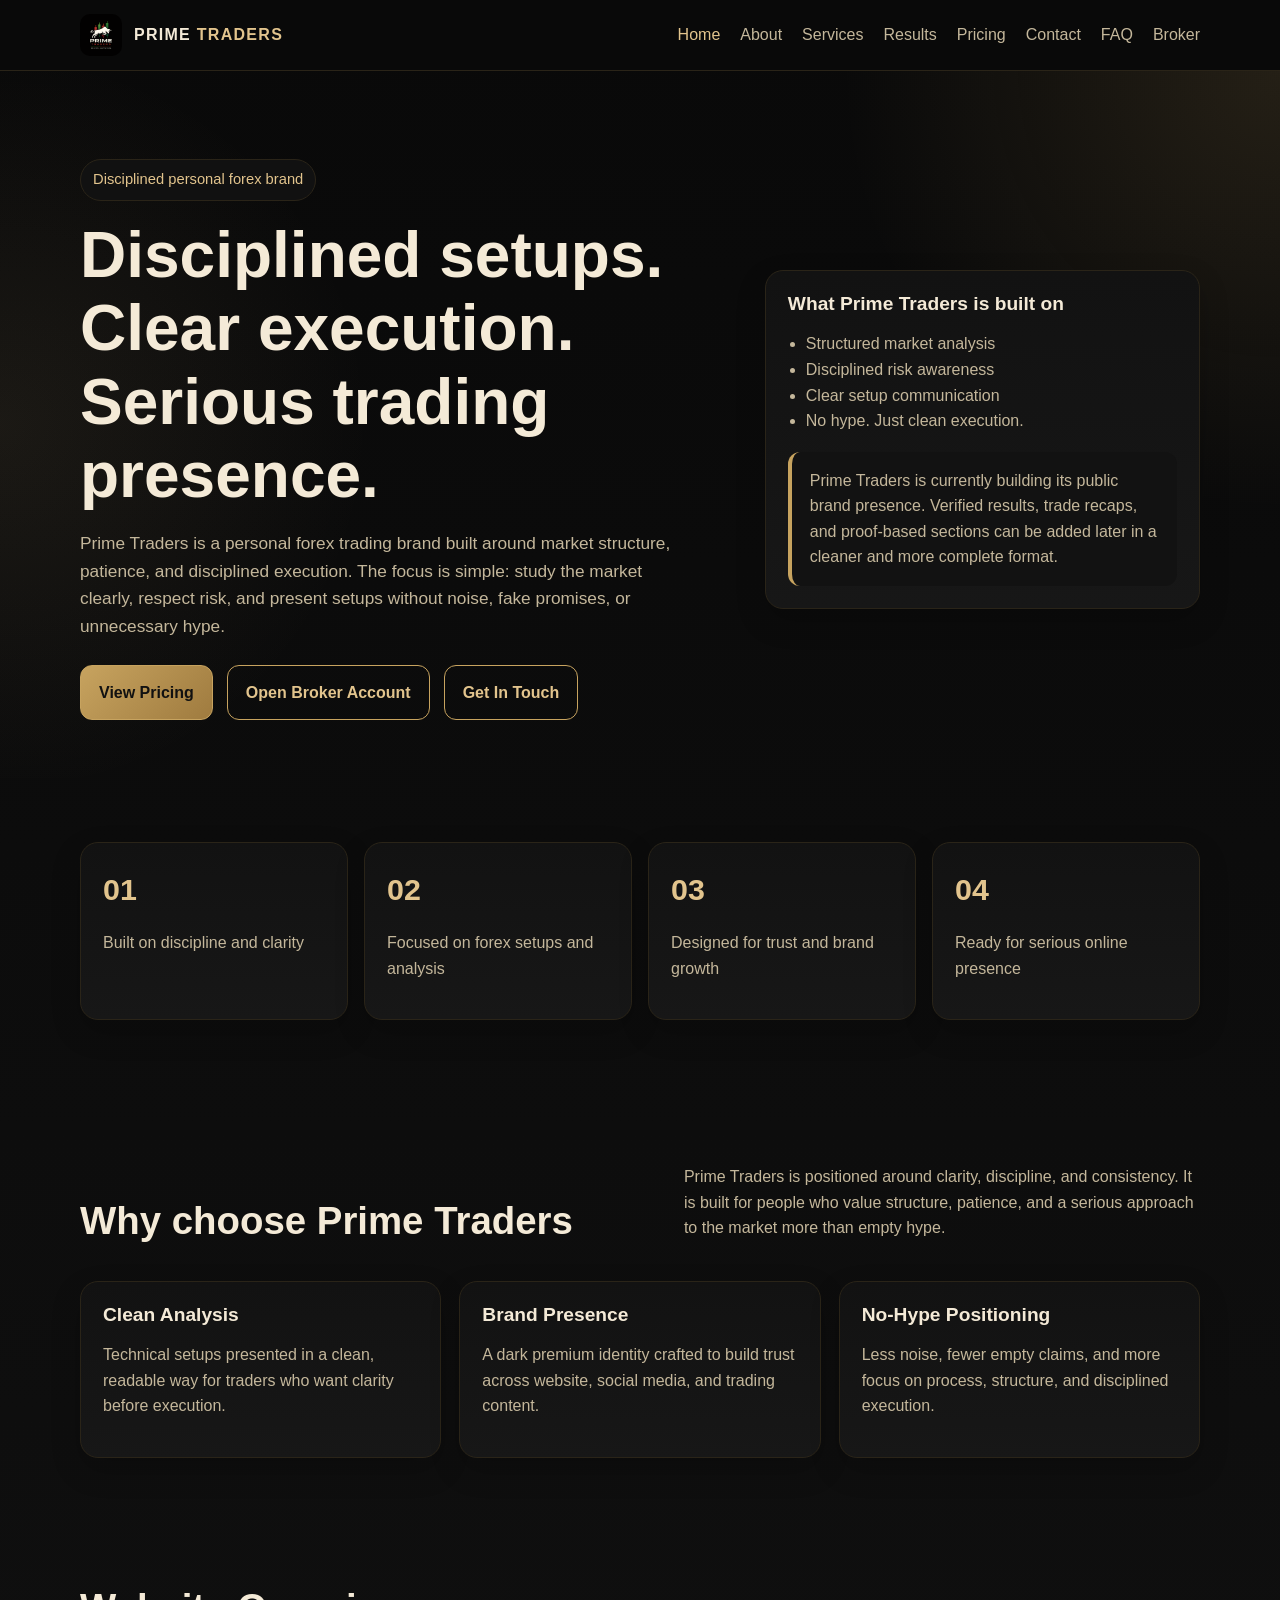
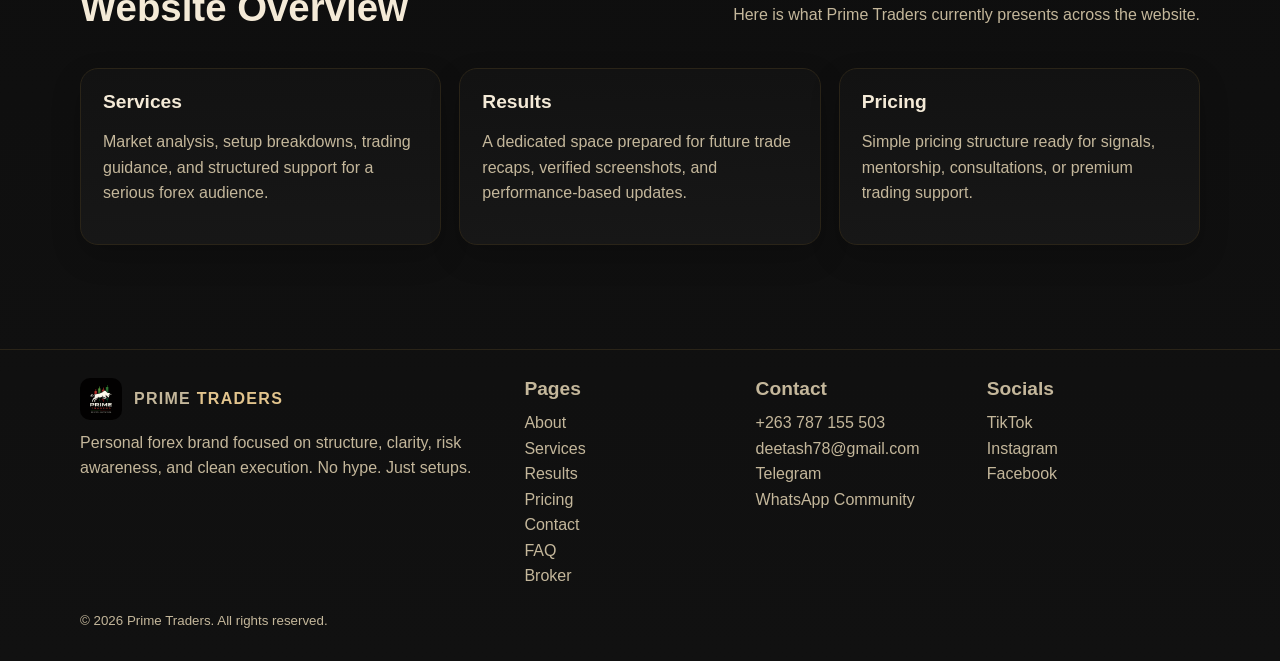
==== commit 1f44dd4a: "Add files via upload" ====
--- a/index.html
+++ b/index.html
@@ -1,237 +1,207 @@
-<!DOCTYPE html>
+<!doctype html>
 <html lang="en">
 <head>
-  <meta charset="UTF-8" />
-  <meta name="viewport" content="width=device-width, initial-scale=1.0" />
-  <title>Prime Traders | Home</title>
-  <meta name="description" content="Prime Traders is a disciplined forex trading brand focused on structure, clarity, risk awareness, and clean execution. No hype. Just setups." />
-  <link rel="stylesheet" href="style.css" />
-  <link rel="icon" href="favicon.ico" />
+  <meta charset="utf-8">
+  <meta name="viewport" content="width=device-width,initial-scale=1">
+  <title>Home | Prime Traders</title>
+  <meta name="description" content="Prime Traders is a disciplined personal forex trading brand focused on market structure, clarity, risk awareness, and clean execution. No hype. Just setups.">
+  <link rel="icon" href="logo.png">
+  <link rel="stylesheet" href="style.css">
+  <meta property="og:title" content="Home | Prime Traders">
+  <meta property="og:description" content="Prime Traders is a personal forex trading brand focused on structure, clarity, risk awareness, and clean execution. No hype. Just setups.">
+  <meta property="og:type" content="website">
+  <meta property="og:url" content="https://primetraderszw.netlify.app/">
+  <meta property="og:image" content="https://primetraderszw.netlify.app/logo.png">
+  <meta name="twitter:card" content="summary_large_image">
+  <meta name="twitter:title" content="Home | Prime Traders">
+  <meta name="twitter:description" content="Prime Traders is a personal forex trading brand focused on structure, clarity, risk awareness, and clean execution. No hype. Just setups.">
+  <meta name="twitter:image" content="https://primetraderszw.netlify.app/logo.png">
 </head>
 <body>
-  <header class="site-header">
-    <div class="container nav-container">
-      <a href="index.html" class="brand">
-        <img src="logo.png" alt="Prime Traders Logo" class="brand-logo" />
-        <span class="brand-text">PRIME <span>TRADERS</span></span>
+  <nav class="nav">
+    <div class="container nav-inner">
+      <a class="brand" href="index.html">
+        <img src="logo.png" alt="Prime Traders logo">
+        <div>PRIME <span>TRADERS</span></div>
       </a>
-
-      <nav class="main-nav">
+      <div class="links">
         <a href="index.html" class="active">Home</a>
         <a href="about.html">About</a>
         <a href="services.html">Services</a>
         <a href="results.html">Results</a>
         <a href="pricing.html">Pricing</a>
         <a href="contact.html">Contact</a>
-      </nav>
+        <a href="faq.html">FAQ</a>
+        <a href="broker.html">Broker</a>
+      </div>
+    </div>
+  </nav>
+
+  <header class="hero">
+    <div class="container hero-grid">
+      <div>
+        <span class="badge">Disciplined personal forex brand</span>
+        <h1>Disciplined setups. Clear execution. Serious trading presence.</h1>
+        <p class="lead">
+          Prime Traders is a personal forex trading brand built around market structure, patience, and disciplined execution.
+          The focus is simple: study the market clearly, respect risk, and present setups without noise, fake promises,
+          or unnecessary hype.
+        </p>
+
+        <div class="cta">
+          <a class="btn btn-primary" href="pricing.html">View Pricing</a>
+          <a class="btn btn-secondary" href="broker.html">Open Broker Account</a>
+          <a class="btn btn-secondary" href="contact.html">Get In Touch</a>
+        </div>
+      </div>
+
+      <div class="card hero-card">
+        <h3>What Prime Traders is built on</h3>
+        <ul>
+          <li>Structured market analysis</li>
+          <li>Disciplined risk awareness</li>
+          <li>Clear setup communication</li>
+          <li>No hype. Just clean execution.</li>
+        </ul>
+
+        <div class="notice" style="margin-top:18px">
+          Prime Traders is currently building its public brand presence. Verified results, trade recaps,
+          and proof-based sections can be added later in a cleaner and more complete format.
+        </div>
+      </div>
     </div>
   </header>
 
-  <main>
-    <section class="hero-section">
-      <div class="container hero-grid">
-        <div class="hero-text">
-          <p class="eyebrow">NO HYPE. JUST SETUPS.</p>
-          <h1>Disciplined setups. Clear execution. Premium trading presence.</h1>
-          <p class="hero-subtext">
-            Prime Traders is a forex trading brand focused on structure, market clarity, and disciplined
-            decision-making. No noise. No fake promises. Just clean setups and a serious approach to the market.
-          </p>
-
-          <div class="hero-buttons">
-            <a href="services.html" class="btn btn-primary">View Services</a>
-            <a href="pricing.html" class="btn btn-secondary">See Pricing</a>
-          </div>
-
-          <p class="hero-trust-line">
-            Built for traders who value patience, precision, and process over hype.
-          </p>
-        </div>
-
-        <div class="hero-card">
-          <div class="hero-card-inner">
-            <h3>Prime Traders</h3>
-            <p>Structured forex analysis. Disciplined market thinking. Clean brand identity.</p>
-            <ul>
-              <li>Market structure focus</li>
-              <li>Risk-aware mindset</li>
-              <li>Clean setup presentation</li>
-              <li>Serious trading audience</li>
-            </ul>
-          </div>
-        </div>
-      </div>
-    </section>
-
-    <section class="section">
-      <div class="container">
-        <div class="section-heading">
-          <h2>Why Prime Traders</h2>
-          <p>
-            Prime Traders was built around a simple idea: trading should be approached with clarity,
-            discipline, and consistency. In a space full of exaggeration and emotional noise, the focus
-            here stays on clean market structure, readable setups, and a serious trading mindset.
-          </p>
-        </div>
-
-        <div class="cards-grid">
-          <div class="info-card">
-            <h3>Structured Analysis</h3>
-            <p>
-              Technical setups presented in a clean and understandable way for traders who want clarity before execution.
-            </p>
-          </div>
-
-          <div class="info-card">
-            <h3>Premium Brand Identity</h3>
-            <p>
-              A dark, modern, and professional trading presence crafted for serious forex branding and audience trust.
-            </p>
-          </div>
-
-          <div class="info-card">
-            <h3>No-Hype Approach</h3>
-            <p>
-              Less noise, fewer empty claims, and more attention on discipline, patience, and real market process.
-            </p>
-          </div>
-        </div>
-      </div>
-    </section>
-
-    <section class="section section-dark">
-      <div class="container philosophy-grid">
+  <section class="section">
+    <div class="container">
+      <div class="stats">
+        <div class="stat">
+          <strong>01</strong>
+          <p>Built on discipline and clarity</p>
+        </div>
+        <div class="stat">
+          <strong>02</strong>
+          <p>Focused on forex setups and analysis</p>
+        </div>
+        <div class="stat">
+          <strong>03</strong>
+          <p>Designed for trust and brand growth</p>
+        </div>
+        <div class="stat">
+          <strong>04</strong>
+          <p>Ready for serious online presence</p>
+        </div>
+      </div>
+    </div>
+  </section>
+
+  <section class="section">
+    <div class="container">
+      <div class="section-head">
         <div>
-          <h2>Trading Philosophy</h2>
-          <p>
-            At Prime Traders, the focus is not on chasing every move. The focus is on waiting for quality,
-            understanding structure, and respecting risk. Good trading is not built on excitement.
-            It is built on preparation, control, and consistency over time.
-          </p>
-        </div>
-
-        <div class="philosophy-box">
-          <h3>Core Principles</h3>
-          <ul>
-            <li>Patience before execution</li>
-            <li>Clarity before entry</li>
-            <li>Risk management before profit</li>
-            <li>Consistency over emotional trading</li>
-          </ul>
-        </div>
-      </div>
-    </section>
-
-    <section class="section">
-      <div class="container">
-        <div class="section-heading split-heading">
-          <h2>What You’ll Find Here</h2>
-          <p>
-            Explore the current structure of the Prime Traders website and what each section is designed to deliver.
-          </p>
-        </div>
-
-        <div class="cards-grid">
-          <div class="info-card">
-            <h3>Services</h3>
-            <p>
-              Market analysis, trading guidance, setup breakdowns, and structured support for a serious trading audience.
-            </p>
-          </div>
-
-          <div class="info-card">
-            <h3>Results</h3>
-            <p>
-              A dedicated section prepared for future verified performance updates, setup recaps, and trading highlights.
-            </p>
-          </div>
-
-          <div class="info-card">
-            <h3>Pricing</h3>
-            <p>
-              Simple package structures ready for signals, mentorship, consultation, or premium trading services.
-            </p>
-          </div>
-        </div>
-      </div>
-    </section>
-
-    <section class="section cta-section">
-      <div class="container cta-box">
-        <h2>Ready to explore Prime Traders?</h2>
-        <p>
-          Browse the services, review the pricing, and connect through Telegram, WhatsApp, or social media to stay close to the brand.
-        </p>
-
-        <div class="hero-buttons">
-          <a href="contact.html" class="btn btn-primary">Contact Now</a>
-          <a href="https://t.me/primetraders263" target="_blank" class="btn btn-secondary">Join Telegram</a>
-        </div>
-      </div>
-    </section>
-
-    <section class="section">
-      <div class="container">
-        <div class="notice-box">
-          <h2>Important Notice</h2>
-          <p>
-            Prime Traders does not promote reckless trading or guaranteed outcomes. All trading involves risk,
-            and every trader is responsible for their own decisions, discipline, and risk management.
-          </p>
-        </div>
-      </div>
-    </section>
-  </main>
-
-  <footer class="site-footer">
+          <h2>Why choose Prime Traders</h2>
+        </div>
+        <p>
+          Prime Traders is positioned around clarity, discipline, and consistency.
+          It is built for people who value structure, patience, and a serious approach
+          to the market more than empty hype.
+        </p>
+      </div>
+
+      <div class="grid-3">
+        <div class="card">
+          <h3>Clean Analysis</h3>
+          <p>Technical setups presented in a clean, readable way for traders who want clarity before execution.</p>
+        </div>
+
+        <div class="card">
+          <h3>Brand Presence</h3>
+          <p>A dark premium identity crafted to build trust across website, social media, and trading content.</p>
+        </div>
+
+        <div class="card">
+          <h3>No-Hype Positioning</h3>
+          <p>Less noise, fewer empty claims, and more focus on process, structure, and disciplined execution.</p>
+        </div>
+      </div>
+    </div>
+  </section>
+
+  <section class="section">
+    <div class="container">
+      <div class="section-head">
+        <div>
+          <h2>Website Overview</h2>
+        </div>
+        <p>Here is what Prime Traders currently presents across the website.</p>
+      </div>
+
+      <div class="grid-3">
+        <div class="card">
+          <h3>Services</h3>
+          <p>Market analysis, setup breakdowns, trading guidance, and structured support for a serious forex audience.</p>
+        </div>
+
+        <div class="card">
+          <h3>Results</h3>
+          <p>A dedicated space prepared for future trade recaps, verified screenshots, and performance-based updates.</p>
+        </div>
+
+        <div class="card">
+          <h3>Pricing</h3>
+          <p>Simple pricing structure ready for signals, mentorship, consultations, or premium trading support.</p>
+        </div>
+      </div>
+    </div>
+  </section>
+
+  <footer class="footer">
     <div class="container footer-grid">
       <div>
-        <div class="footer-brand">
-          <img src="logo.png" alt="Prime Traders Logo" class="footer-logo" />
-          <h3>PRIME TRADERS</h3>
-        </div>
-        <p>
-          Disciplined forex brand focused on structure, clarity, risk awareness, and clean execution.
-          No hype. Just setups.
-        </p>
-      </div>
-
-      <div>
-        <h4>Pages</h4>
-        <ul class="footer-links">
-          <li><a href="about.html">About</a></li>
-          <li><a href="services.html">Services</a></li>
-          <li><a href="results.html">Results</a></li>
-          <li><a href="pricing.html">Pricing</a></li>
-          <li><a href="contact.html">Contact</a></li>
-        </ul>
-      </div>
-
-      <div>
-        <h4>Contact</h4>
-        <ul class="footer-links">
-          <li><a href="tel:+263787155503">+263 787 155 503</a></li>
-          <li><a href="mailto:deetash78@gmail.com">deetash78@gmail.com</a></li>
-          <li><a href="https://t.me/primetraders263" target="_blank">Telegram</a></li>
-          <li><a href="https://chat.whatsapp.com/EgGNkARobAU7Wav0RTBW9T?mode=gi_t" target="_blank">WhatsApp Community</a></li>
-        </ul>
-      </div>
-
-      <div>
-        <h4>Socials</h4>
-        <ul class="footer-links">
-          <li><a href="https://www.tiktok.com/@primetraders_zw?_r=1&_t=ZS-950RxNBvnf7" target="_blank">TikTok</a></li>
-          <li><a href="https://www.instagram.com/denzeltashayaofficial?igsh=MmN0ZHVwbDB0ODcy&utm_source=qr" target="_blank">Instagram</a></li>
-          <li><a href="https://www.facebook.com/share/1NozaazZCv/?mibextid=wwXIfr" target="_blank">Facebook</a></li>
-        </ul>
-      </div>
-    </div>
-
-    <div class="container footer-bottom">
-      <p>&copy; 2026 Prime Traders. All rights reserved.</p>
+        <div class="brand" style="margin-bottom:10px">
+          <img src="logo.png" alt="Prime Traders logo">
+          <div>PRIME <span>TRADERS</span></div>
+        </div>
+        <p>Personal forex brand focused on structure, clarity, risk awareness, and clean execution. No hype. Just setups.</p>
+      </div>
+
+      <div>
+        <h3>Pages</h3>
+        <p>
+          <a href="about.html">About</a><br>
+          <a href="services.html">Services</a><br>
+          <a href="results.html">Results</a><br>
+          <a href="pricing.html">Pricing</a><br>
+          <a href="contact.html">Contact</a><br>
+          <a href="faq.html">FAQ</a><br>
+          <a href="broker.html">Broker</a>
+        </p>
+      </div>
+
+      <div>
+        <h3>Contact</h3>
+        <p>
+          <a href="tel:+263787155503">+263 787 155 503</a><br>
+          <a href="mailto:deetash78@gmail.com">deetash78@gmail.com</a><br>
+          <a href="https://t.me/primetraders263" target="_blank">Telegram</a><br>
+          <a href="https://chat.whatsapp.com/EgGNkARobAU7Wav0RTBW9T?mode=gi_t" target="_blank">WhatsApp Community</a>
+        </p>
+      </div>
+
+      <div>
+        <h3>Socials</h3>
+        <p>
+          <a href="https://www.tiktok.com/@primetraders_zw?_r=1&_t=ZS-950RxNBvnf7" target="_blank">TikTok</a><br>
+          <a href="https://www.instagram.com/denzeltashayaofficial?igsh=MmN0ZHVwbDB0ODcy&utm_source=qr" target="_blank">Instagram</a><br>
+          <a href="https://www.facebook.com/share/1NozaazZCv/?mibextid=wwXIfr" target="_blank">Facebook</a>
+        </p>
+      </div>
+    </div>
+    <div class="container" style="margin-top:18px">
+      <small>© 2026 Prime Traders. All rights reserved.</small>
     </div>
   </footer>
 
   <script src="script.js"></script>
 </body>
-</html>
+</html>
--- a/style.css
+++ b/style.css
@@ -1,26 +1,491 @@
-
 :root{
-  --bg:#0a0a0a; --card:#121212; --card2:#171717; --text:#f4ead7; --muted:#c4b79b; --gold:#c7a35f; --gold2:#e2c48d; --line:#2a2418;
-}
-*{box-sizing:border-box} html{scroll-behavior:smooth} body{margin:0;font-family:Arial,Helvetica,sans-serif;background:linear-gradient(180deg,#090909,#111);color:var(--text);line-height:1.6}
-a{color:inherit;text-decoration:none} img{max-width:100%;display:block}
-.container{width:min(1120px,92%);margin:auto}
-.nav{position:sticky;top:0;z-index:20;background:rgba(10,10,10,.92);backdrop-filter:blur(8px);border-bottom:1px solid var(--line)}
-.nav-inner{display:flex;align-items:center;justify-content:space-between;padding:14px 0}.brand{display:flex;align-items:center;gap:12px;font-weight:700;letter-spacing:.08em}.brand img{width:42px;height:42px;border-radius:10px}.brand span{color:var(--gold2)}
-.links{display:flex;gap:20px;flex-wrap:wrap}.links a{color:var(--muted)}.links a:hover,.links a.active{color:var(--gold2)}
-.hero{padding:88px 0 58px;background:radial-gradient(circle at top right,rgba(199,163,95,.14),transparent 30%),radial-gradient(circle at left,rgba(226,196,141,.08),transparent 28%)}
-.hero-grid{display:grid;grid-template-columns:1.2fr .8fr;gap:32px;align-items:center}.badge{display:inline-block;padding:8px 12px;border:1px solid var(--line);border-radius:999px;color:var(--gold2);background:#111;margin-bottom:18px}
-h1,h2,h3{line-height:1.15;margin:0 0 14px} h1{font-size:clamp(2.2rem,5vw,4.4rem)} h2{font-size:clamp(1.7rem,3vw,2.8rem)} h3{font-size:1.2rem}.lead{font-size:1.08rem;color:var(--muted);max-width:62ch}
-.cta{display:flex;gap:14px;flex-wrap:wrap;margin-top:24px}.btn{display:inline-block;padding:14px 18px;border-radius:12px;border:1px solid var(--gold);font-weight:700}.btn-primary{background:linear-gradient(135deg,var(--gold),#9f7b3f);color:#111}.btn-secondary{color:var(--gold2);background:transparent}
-.card,.stat,.price,.contact-card,.faq-item{background:linear-gradient(180deg,var(--card),var(--card2));border:1px solid var(--line);border-radius:18px;box-shadow:0 12px 30px rgba(0,0,0,.2)}
-.hero-card{padding:24px}.hero-card ul{padding-left:18px;color:var(--muted)}
-.section{padding:64px 0}.section-head{display:flex;justify-content:space-between;gap:18px;align-items:end;margin-bottom:24px}.section-head p{max-width:58ch;color:var(--muted)}
-.grid-3{display:grid;grid-template-columns:repeat(3,1fr);gap:18px}.grid-2{display:grid;grid-template-columns:repeat(2,1fr);gap:18px}
-.card{padding:22px}.card p,.stat p,.price p,.contact-card p,li{color:var(--muted)}
-.stats{display:grid;grid-template-columns:repeat(4,1fr);gap:16px}.stat{padding:22px}.stat strong{display:block;font-size:1.9rem;color:var(--gold2);margin-bottom:8px}
-.price{padding:24px;display:flex;flex-direction:column;gap:14px}.price .amount{font-size:2rem;color:var(--gold2);font-weight:800}.price ul{padding-left:18px;margin:0}.pill{display:inline-block;padding:6px 10px;border:1px solid var(--line);border-radius:999px;color:var(--gold2);font-size:.9rem}
-.contact-grid{display:grid;grid-template-columns:repeat(2,1fr);gap:18px}.contact-card{padding:22px}
-.footer{border-top:1px solid var(--line);padding:28px 0;color:var(--muted);margin-top:40px}.footer-grid{display:grid;grid-template-columns:2fr 1fr 1fr;gap:18px}.muted{color:var(--muted)}
-.notice{padding:16px 18px;border-left:4px solid var(--gold);background:#121212;border-radius:12px;color:var(--muted)}
-.table{width:100%;border-collapse:collapse}.table th,.table td{padding:14px;border-bottom:1px solid var(--line);text-align:left}.table th{color:var(--gold2)}
-@media (max-width:900px){.hero-grid,.grid-3,.grid-2,.contact-grid,.footer-grid,.stats{grid-template-columns:1fr}.nav-inner{flex-direction:column;gap:12px}.links{justify-content:center}}
+  --bg:#0a0a0a;
+  --card:#121212;
+  --card2:#171717;
+  --text:#f4ead7;
+  --muted:#c4b79b;
+  --gold:#c7a35f;
+  --gold2:#e2c48d;
+  --line:#2a2418;
+}
+
+*{
+  box-sizing:border-box;
+}
+
+html{
+  scroll-behavior:smooth;
+}
+
+body{
+  margin:0;
+  font-family:Arial, Helvetica, sans-serif;
+  background:linear-gradient(180deg,#090909,#111);
+  color:var(--text);
+  line-height:1.6;
+}
+
+a{
+  color:inherit;
+  text-decoration:none;
+}
+
+img{
+  max-width:100%;
+  display:block;
+}
+
+.container{
+  width:min(1120px, 92%);
+  margin:auto;
+}
+
+/* NAV */
+.nav{
+  position:sticky;
+  top:0;
+  z-index:20;
+  background:rgba(10,10,10,.92);
+  backdrop-filter:blur(8px);
+  border-bottom:1px solid var(--line);
+}
+
+.nav-inner{
+  display:flex;
+  align-items:center;
+  justify-content:space-between;
+  padding:14px 0;
+  gap:16px;
+}
+
+.brand{
+  display:flex;
+  align-items:center;
+  gap:12px;
+  font-weight:700;
+  letter-spacing:.08em;
+}
+
+.brand img{
+  width:42px;
+  height:42px;
+  border-radius:10px;
+  object-fit:cover;
+}
+
+.brand span{
+  color:var(--gold2);
+}
+
+.links{
+  display:flex;
+  gap:20px;
+  flex-wrap:wrap;
+}
+
+.links a{
+  color:var(--muted);
+  transition:.2s ease;
+}
+
+.links a:hover,
+.links a.active{
+  color:var(--gold2);
+}
+
+/* HERO */
+.hero{
+  padding:88px 0 58px;
+  background:
+    radial-gradient(circle at top right, rgba(199,163,95,.14), transparent 30%),
+    radial-gradient(circle at left, rgba(226,196,141,.08), transparent 28%);
+}
+
+.hero-grid{
+  display:grid;
+  grid-template-columns:1.2fr .8fr;
+  gap:32px;
+  align-items:center;
+}
+
+.badge{
+  display:inline-block;
+  padding:8px 12px;
+  border:1px solid var(--line);
+  border-radius:999px;
+  color:var(--gold2);
+  background:#111;
+  margin-bottom:18px;
+  font-size:.92rem;
+}
+
+h1,h2,h3{
+  line-height:1.15;
+  margin:0 0 14px;
+}
+
+h1{
+  font-size:clamp(2.2rem, 5vw, 4.4rem);
+}
+
+h2{
+  font-size:clamp(1.7rem, 3vw, 2.8rem);
+}
+
+h3{
+  font-size:1.2rem;
+}
+
+.lead{
+  font-size:1.08rem;
+  color:var(--muted);
+  max-width:62ch;
+}
+
+/* BUTTONS */
+.cta,
+.founder-actions{
+  display:flex;
+  gap:14px;
+  flex-wrap:wrap;
+  margin-top:24px;
+}
+
+.btn{
+  display:inline-block;
+  padding:14px 18px;
+  border-radius:12px;
+  border:1px solid var(--gold);
+  font-weight:700;
+  transition:.2s ease;
+}
+
+.btn:hover{
+  transform:translateY(-1px);
+}
+
+.btn-primary{
+  background:linear-gradient(135deg, var(--gold), #9f7b3f);
+  color:#111;
+}
+
+.btn-secondary{
+  color:var(--gold2);
+  background:transparent;
+}
+
+/* CARDS */
+.card,
+.stat,
+.price,
+.contact-card,
+.faq-item{
+  background:linear-gradient(180deg, var(--card), var(--card2));
+  border:1px solid var(--line);
+  border-radius:18px;
+  box-shadow:0 12px 30px rgba(0,0,0,.2);
+}
+
+.hero-card{
+  padding:24px;
+}
+
+.hero-card ul{
+  padding-left:18px;
+  color:var(--muted);
+}
+
+.section{
+  padding:64px 0;
+}
+
+.section-head{
+  display:flex;
+  justify-content:space-between;
+  gap:18px;
+  align-items:end;
+  margin-bottom:24px;
+}
+
+.section-head p{
+  max-width:58ch;
+  color:var(--muted);
+}
+
+.grid-3{
+  display:grid;
+  grid-template-columns:repeat(3,1fr);
+  gap:18px;
+}
+
+.grid-2{
+  display:grid;
+  grid-template-columns:repeat(2,1fr);
+  gap:18px;
+}
+
+.card{
+  padding:22px;
+}
+
+.card p,
+.stat p,
+.price p,
+.contact-card p,
+li{
+  color:var(--muted);
+}
+
+.card p + p{
+  margin-top:12px;
+}
+
+.stats{
+  display:grid;
+  grid-template-columns:repeat(4,1fr);
+  gap:16px;
+}
+
+.stat{
+  padding:22px;
+}
+
+.stat strong{
+  display:block;
+  font-size:1.9rem;
+  color:var(--gold2);
+  margin-bottom:8px;
+}
+
+/* PRICING */
+.price{
+  padding:24px;
+  display:flex;
+  flex-direction:column;
+  gap:14px;
+}
+
+.price .amount{
+  font-size:2rem;
+  color:var(--gold2);
+  font-weight:800;
+}
+
+.price ul{
+  padding-left:18px;
+  margin:0;
+}
+
+.price .btn{
+  margin-top:auto;
+}
+
+.pill{
+  display:inline-block;
+  padding:6px 10px;
+  border:1px solid var(--line);
+  border-radius:999px;
+  color:var(--gold2);
+  font-size:.9rem;
+}
+
+/* CONTACT */
+.contact-grid{
+  display:grid;
+  grid-template-columns:repeat(2,1fr);
+  gap:18px;
+}
+
+.contact-card{
+  padding:22px;
+}
+
+/* NOTICE */
+.notice{
+  padding:16px 18px;
+  border-left:4px solid var(--gold);
+  background:#121212;
+  border-radius:12px;
+  color:var(--muted);
+}
+
+/* FOOTER */
+.footer{
+  border-top:1px solid var(--line);
+  padding:28px 0;
+  color:var(--muted);
+  margin-top:40px;
+}
+
+.footer-grid{
+  display:grid;
+  grid-template-columns:2fr 1fr 1fr 1fr;
+  gap:18px;
+}
+
+.footer h3{
+  margin-bottom:10px;
+}
+
+.footer p{
+  margin:0;
+}
+
+.muted{
+  color:var(--muted);
+}
+
+/* FAQ */
+.faq-list{
+  display:grid;
+  gap:16px;
+}
+
+.faq-item{
+  border:1px solid rgba(212,175,55,.18);
+  border-radius:16px;
+  background:rgba(255,255,255,.02);
+  overflow:hidden;
+}
+
+.faq-question{
+  width:100%;
+  background:transparent;
+  border:none;
+  color:#f5f5f5;
+  padding:20px 22px;
+  text-align:left;
+  font:inherit;
+  font-size:1rem;
+  font-weight:700;
+  display:flex;
+  align-items:center;
+  justify-content:space-between;
+  cursor:pointer;
+}
+
+.faq-question:hover{
+  background:rgba(255,255,255,.03);
+}
+
+.faq-icon{
+  font-size:1.4rem;
+  color:#d4af37;
+  line-height:1;
+  transition:transform .2s ease;
+}
+
+.faq-answer{
+  max-height:0;
+  overflow:hidden;
+  transition:max-height .3s ease, padding .3s ease;
+  padding:0 22px;
+}
+
+.faq-answer p{
+  margin:0 0 14px;
+  color:#d8d8d8;
+}
+
+.faq-item.open .faq-answer{
+  max-height:320px;
+  padding:0 22px 20px;
+}
+
+.faq-item.open .faq-icon{
+  transform:rotate(45deg);
+}
+
+/* FOUNDER */
+.founder-section{
+  padding-top:10px;
+}
+
+.founder-grid{
+  align-items:stretch;
+}
+
+.founder-photo-card{
+  display:flex;
+  align-items:center;
+  justify-content:center;
+  padding:18px;
+  overflow:hidden;
+}
+
+.founder-photo{
+  width:100%;
+  max-width:420px;
+  height:auto;
+  display:block;
+  border-radius:18px;
+  object-fit:cover;
+  box-shadow:0 10px 30px rgba(0,0,0,.25);
+}
+
+.founder-text-card{
+  display:flex;
+  flex-direction:column;
+  justify-content:center;
+}
+
+.founder-text-card h3{
+  margin-bottom:16px;
+}
+
+.founder-text-card p + p{
+  margin-top:14px;
+}
+
+/* TABLE */
+.table{
+  width:100%;
+  border-collapse:collapse;
+}
+
+.table th,
+.table td{
+  padding:14px;
+  border-bottom:1px solid var(--line);
+  text-align:left;
+}
+
+.table th{
+  color:var(--gold2);
+}
+
+/* RESPONSIVE */
+@media (max-width:900px){
+  .hero-grid,
+  .grid-3,
+  .grid-2,
+  .contact-grid,
+  .footer-grid,
+  .stats{
+    grid-template-columns:1fr;
+  }
+
+  .nav-inner{
+    flex-direction:column;
+    gap:12px;
+  }
+
+  .links{
+    justify-content:center;
+  }
+
+  .founder-actions,
+  .cta{
+    flex-direction:column;
+    align-items:stretch;
+  }
+
+  .founder-photo{
+    max-width:100%;
+  }
+
+  .section-head{
+    flex-direction:column;
+    align-items:flex-start;
+  }
+}
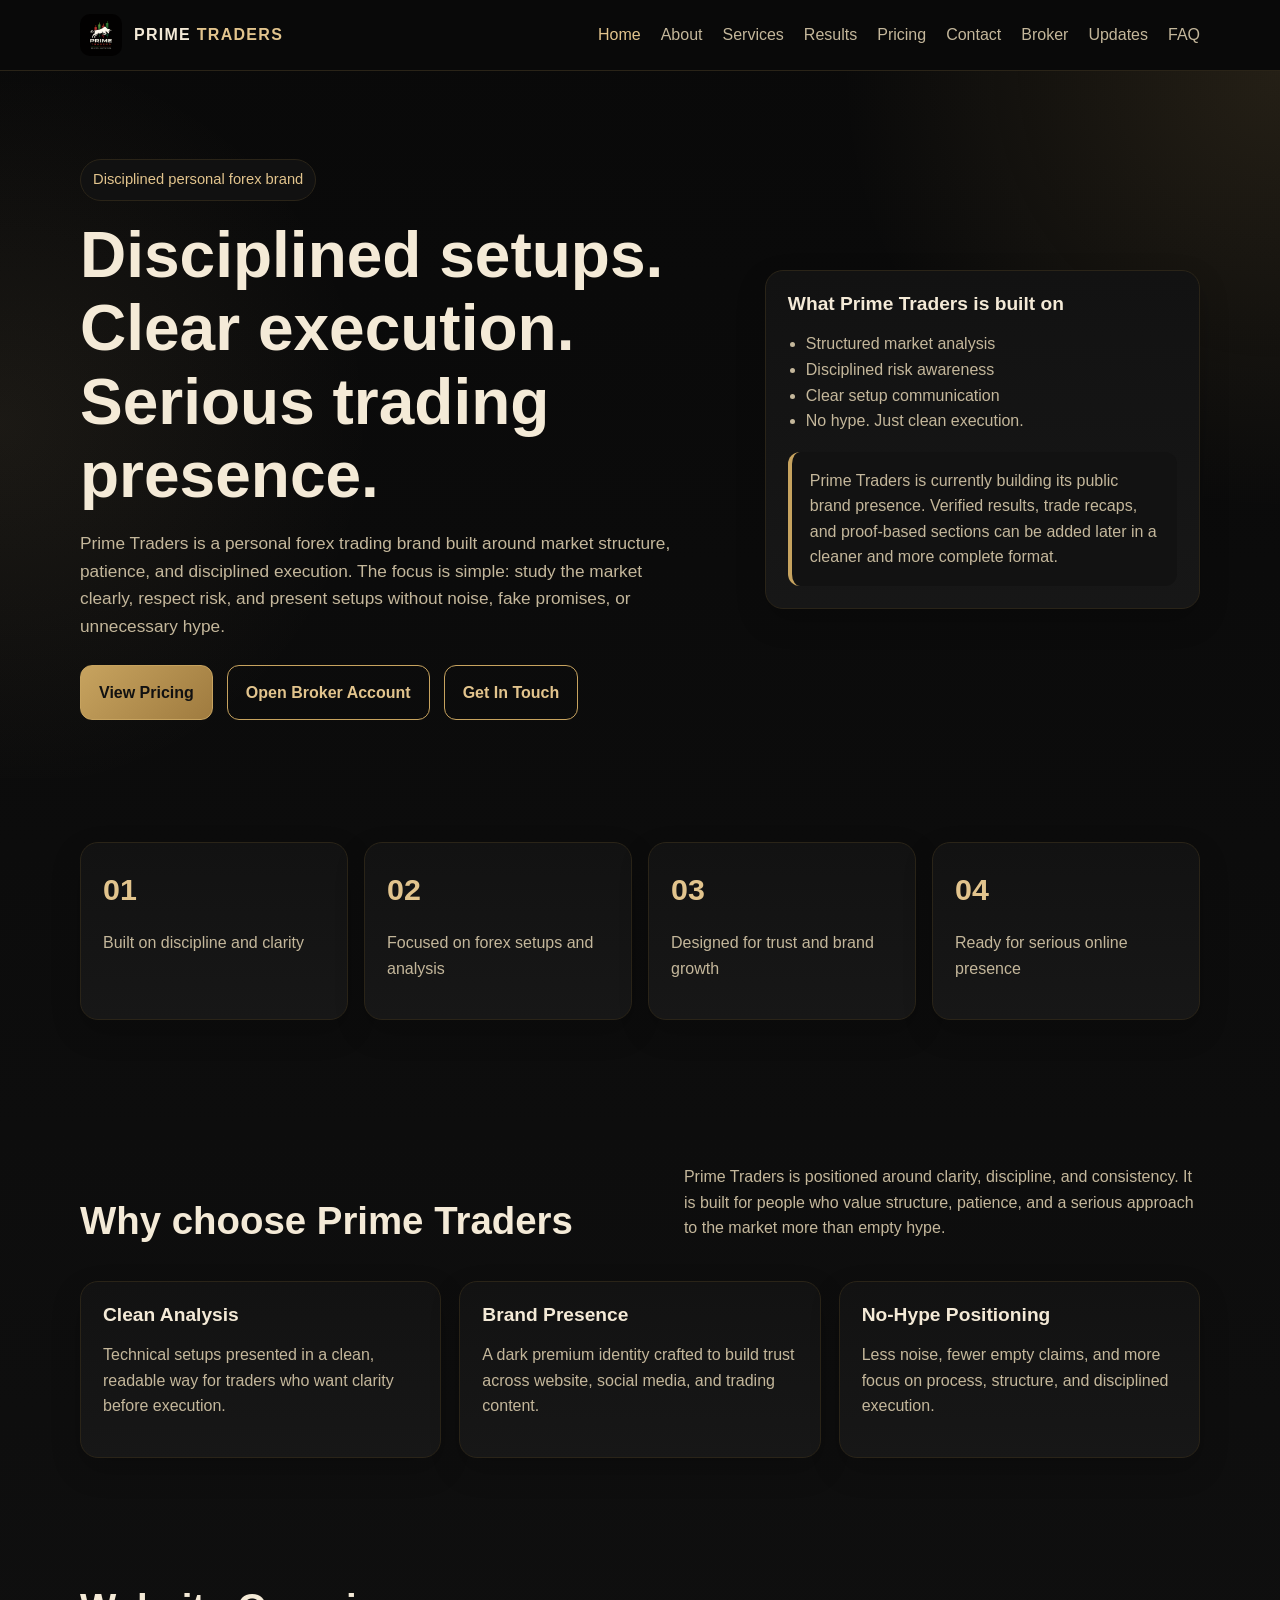
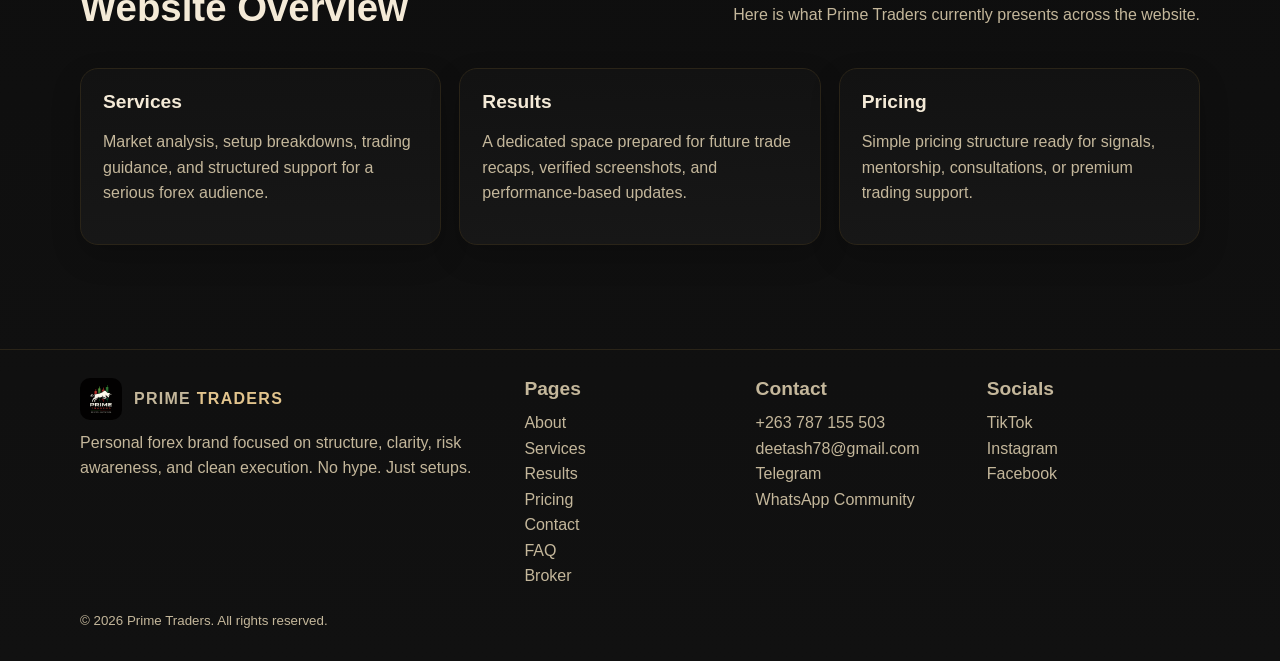
==== commit 4cd3c1a4: "Add files via upload" ====
--- a/index.html
+++ b/index.html
@@ -19,23 +19,25 @@
 </head>
 <body>
   <nav class="nav">
-    <div class="container nav-inner">
-      <a class="brand" href="index.html">
-        <img src="logo.png" alt="Prime Traders logo">
-        <div>PRIME <span>TRADERS</span></div>
-      </a>
-      <div class="links">
-        <a href="index.html" class="active">Home</a>
-        <a href="about.html">About</a>
-        <a href="services.html">Services</a>
-        <a href="results.html">Results</a>
-        <a href="pricing.html">Pricing</a>
-        <a href="contact.html">Contact</a>
-        <a href="faq.html">FAQ</a>
-        <a href="broker.html">Broker</a>
-      </div>
-    </div>
-  </nav>
+  <div class="container nav-inner">
+    <a class="brand" href="index.html">
+      <img src="logo.png" alt="Prime Traders logo">
+      <div>PRIME <span>TRADERS</span></div>
+    </a>
+    <div class="links">
+      <a href="index.html" class="active">Home</a>
+      <a href="about.html">About</a>
+      <a href="services.html">Services</a>
+      <a href="results.html">Results</a>
+      <a href="pricing.html">Pricing</a>
+      <a href="contact.html">Contact</a>
+      <a href="broker.html">Broker</a>
+      <a href="updates.html">Updates</a>
+      <a href="faq.html">FAQ</a>
+      
+    </div>
+  </div>
+</nav>
 
   <header class="hero">
     <div class="container hero-grid">
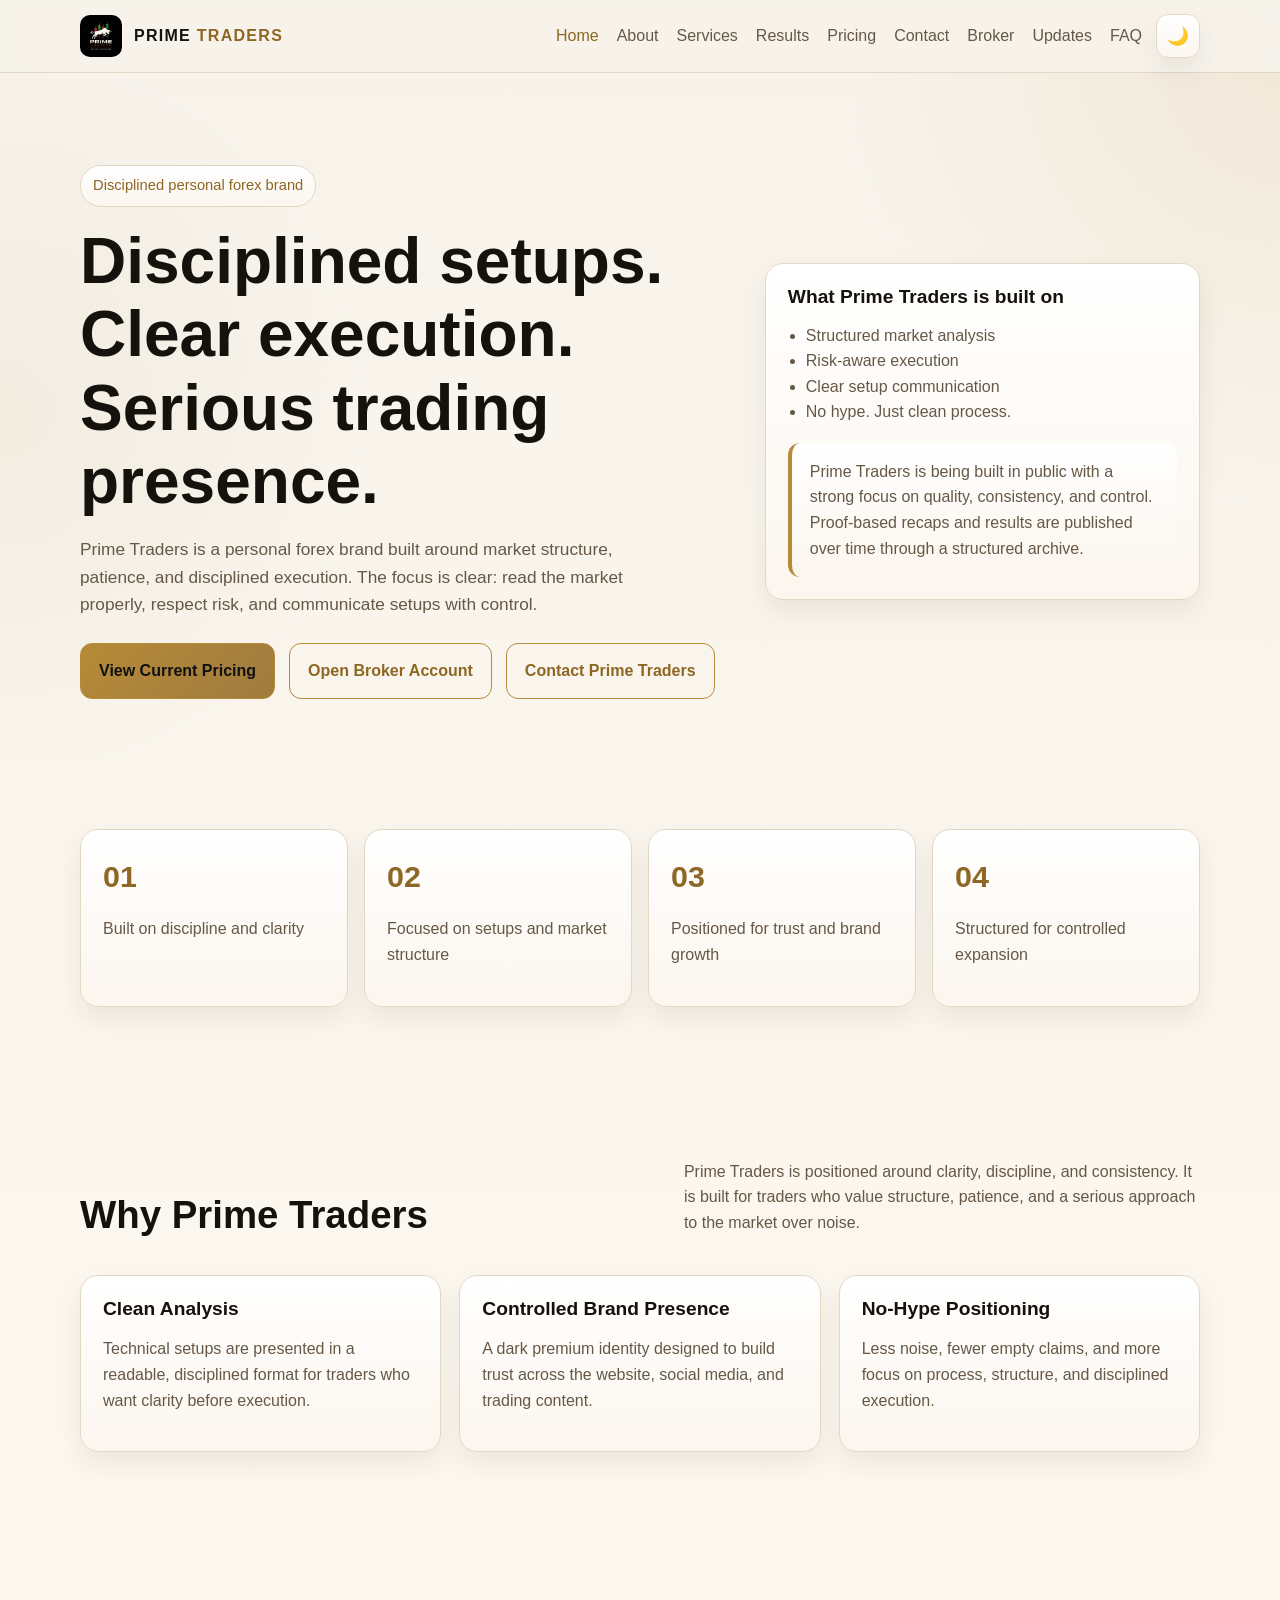
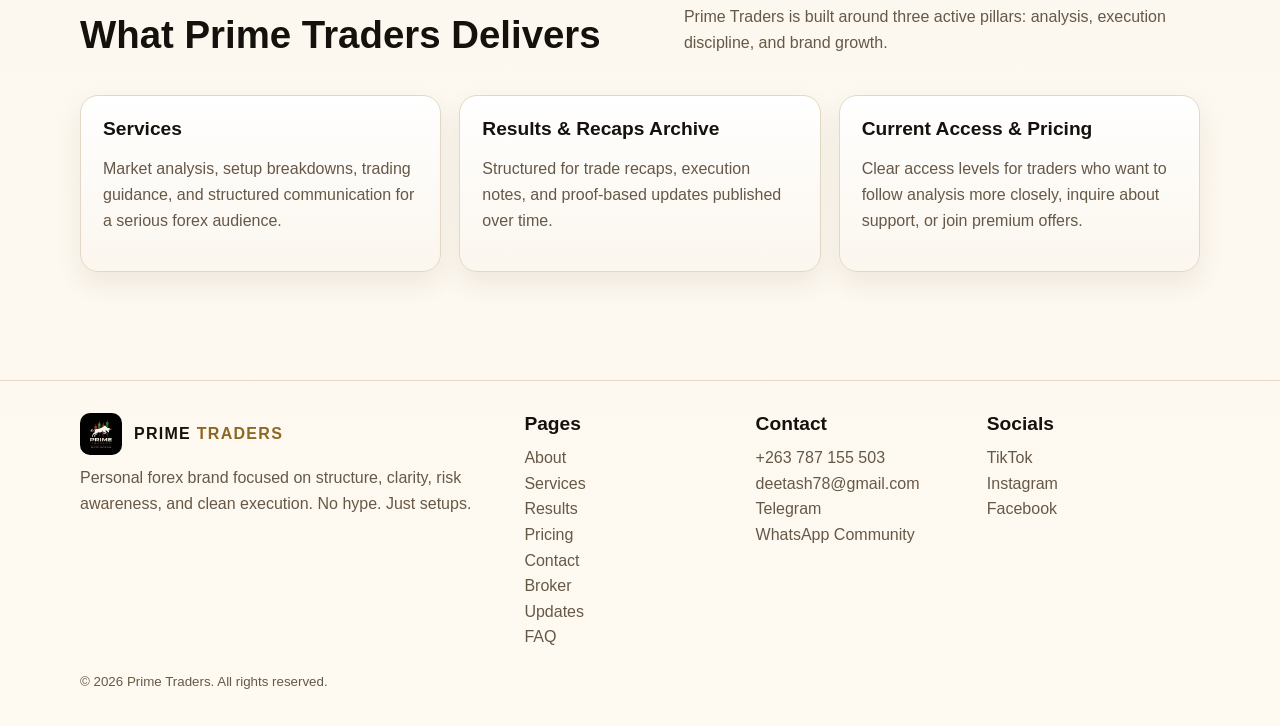
==== commit 933d1776: "Add files via upload" ====
--- a/index.html
+++ b/index.html
@@ -1,43 +1,58 @@
 <!doctype html>
 <html lang="en">
-<head>
-  <meta charset="utf-8">
-  <meta name="viewport" content="width=device-width,initial-scale=1">
-  <title>Home | Prime Traders</title>
-  <meta name="description" content="Prime Traders is a disciplined personal forex trading brand focused on market structure, clarity, risk awareness, and clean execution. No hype. Just setups.">
-  <link rel="icon" href="logo.png">
-  <link rel="stylesheet" href="style.css">
-  <meta property="og:title" content="Home | Prime Traders">
-  <meta property="og:description" content="Prime Traders is a personal forex trading brand focused on structure, clarity, risk awareness, and clean execution. No hype. Just setups.">
-  <meta property="og:type" content="website">
-  <meta property="og:url" content="https://primetraderszw.netlify.app/">
-  <meta property="og:image" content="https://primetraderszw.netlify.app/logo.png">
-  <meta name="twitter:card" content="summary_large_image">
-  <meta name="twitter:title" content="Home | Prime Traders">
-  <meta name="twitter:description" content="Prime Traders is a personal forex trading brand focused on structure, clarity, risk awareness, and clean execution. No hype. Just setups.">
-  <meta name="twitter:image" content="https://primetraderszw.netlify.app/logo.png">
-</head>
+  <head>
+  <!-- Google tag (gtag.js) -->
+  <script async src="https://www.googletagmanager.com/gtag/js?id=G-PCHN2DBD8G"></script>
+  <script>
+    window.dataLayer = window.dataLayer || [];
+    function gtag(){dataLayer.push(arguments);}
+    gtag('js', new Date());
+
+    gtag('config', 'G-PCHN2DBD8G');
+  </script>
+    <meta charset="utf-8">
+    <meta name="viewport" content="width=device-width,initial-scale=1">
+    <title>Home | Prime Traders</title>
+    <meta name="description" content="Prime Traders is a disciplined personal forex brand focused on market structure, clarity, risk awareness, and clean execution.">
+    <link rel="canonical" href="https://primetraderszw.netlify.app/">
+    <link rel="icon" href="favicon.png">
+    <link rel="stylesheet" href="style.css">
+    <meta property="og:title" content="Home | Prime Traders">
+    <meta property="og:description" content="Prime Traders is a disciplined personal forex brand focused on market structure, clarity, risk awareness, and clean execution.">
+    <meta property="og:type" content="website">
+    <meta property="og:url" content="https://primetraderszw.netlify.app/">
+    <meta property="og:image" content="https://primetraderszw.netlify.app/logo.png">
+    <meta name="twitter:card" content="summary_large_image">
+    <meta name="twitter:title" content="Home | Prime Traders">
+    <meta name="twitter:description" content="Prime Traders is a disciplined personal forex brand focused on market structure, clarity, risk awareness, and clean execution.">
+    <meta name="twitter:image" content="https://primetraderszw.netlify.app/logo.png">
+  </head>
 <body>
   <nav class="nav">
-  <div class="container nav-inner">
-    <a class="brand" href="index.html">
-      <img src="logo.png" alt="Prime Traders logo">
-      <div>PRIME <span>TRADERS</span></div>
-    </a>
-    <div class="links">
-      <a href="index.html" class="active">Home</a>
-      <a href="about.html">About</a>
-      <a href="services.html">Services</a>
-      <a href="results.html">Results</a>
-      <a href="pricing.html">Pricing</a>
-      <a href="contact.html">Contact</a>
-      <a href="broker.html">Broker</a>
-      <a href="updates.html">Updates</a>
-      <a href="faq.html">FAQ</a>
-      
-    </div>
-  </div>
-</nav>
+    <div class="container nav-inner">
+      <a class="brand" href="index.html">
+        <img src="logo.png" alt="Prime Traders logo">
+        <div>PRIME <span>TRADERS</span></div>
+      </a>
+
+      <div class="nav-controls">
+        <div class="links">
+          <a href="index.html" class="active">Home</a>
+          <a href="about.html">About</a>
+          <a href="services.html">Services</a>
+          <a href="results.html">Results</a>
+          <a href="pricing.html">Pricing</a>
+          <a href="contact.html">Contact</a>
+          <a href="broker.html">Broker</a>
+          <a href="updates.html">Updates</a>
+          <a href="faq.html">FAQ</a>
+        </div>
+        <button class="theme-toggle" id="themeToggle" type="button" aria-label="Toggle theme" title="Toggle theme">
+          <span class="theme-icon" aria-hidden="true">🌙</span>
+        </button>
+      </div>
+    </div>
+  </nav>
 
   <header class="hero">
     <div class="container hero-grid">
@@ -45,15 +60,14 @@
         <span class="badge">Disciplined personal forex brand</span>
         <h1>Disciplined setups. Clear execution. Serious trading presence.</h1>
         <p class="lead">
-          Prime Traders is a personal forex trading brand built around market structure, patience, and disciplined execution.
-          The focus is simple: study the market clearly, respect risk, and present setups without noise, fake promises,
-          or unnecessary hype.
+          Prime Traders is a personal forex brand built around market structure, patience, and disciplined execution.
+          The focus is clear: read the market properly, respect risk, and communicate setups with control.
         </p>
 
         <div class="cta">
-          <a class="btn btn-primary" href="pricing.html">View Pricing</a>
+          <a class="btn btn-primary" href="pricing.html">View Current Pricing</a>
           <a class="btn btn-secondary" href="broker.html">Open Broker Account</a>
-          <a class="btn btn-secondary" href="contact.html">Get In Touch</a>
+          <a class="btn btn-secondary" href="contact.html">Contact Prime Traders</a>
         </div>
       </div>
 
@@ -61,14 +75,14 @@
         <h3>What Prime Traders is built on</h3>
         <ul>
           <li>Structured market analysis</li>
-          <li>Disciplined risk awareness</li>
+          <li>Risk-aware execution</li>
           <li>Clear setup communication</li>
-          <li>No hype. Just clean execution.</li>
+          <li>No hype. Just clean process.</li>
         </ul>
 
         <div class="notice" style="margin-top:18px">
-          Prime Traders is currently building its public brand presence. Verified results, trade recaps,
-          and proof-based sections can be added later in a cleaner and more complete format.
+          Prime Traders is being built in public with a strong focus on quality, consistency, and control.
+          Proof-based recaps and results are published over time through a structured archive.
         </div>
       </div>
     </div>
@@ -83,15 +97,15 @@
         </div>
         <div class="stat">
           <strong>02</strong>
-          <p>Focused on forex setups and analysis</p>
+          <p>Focused on setups and market structure</p>
         </div>
         <div class="stat">
           <strong>03</strong>
-          <p>Designed for trust and brand growth</p>
+          <p>Positioned for trust and brand growth</p>
         </div>
         <div class="stat">
           <strong>04</strong>
-          <p>Ready for serious online presence</p>
+          <p>Structured for controlled expansion</p>
         </div>
       </div>
     </div>
@@ -101,29 +115,34 @@
     <div class="container">
       <div class="section-head">
         <div>
-          <h2>Why choose Prime Traders</h2>
+          <h2>Why Prime Traders</h2>
         </div>
         <p>
           Prime Traders is positioned around clarity, discipline, and consistency.
-          It is built for people who value structure, patience, and a serious approach
-          to the market more than empty hype.
+          It is built for traders who value structure, patience, and a serious approach to the market over noise.
         </p>
       </div>
 
       <div class="grid-3">
         <div class="card">
           <h3>Clean Analysis</h3>
-          <p>Technical setups presented in a clean, readable way for traders who want clarity before execution.</p>
-        </div>
-
-        <div class="card">
-          <h3>Brand Presence</h3>
-          <p>A dark premium identity crafted to build trust across website, social media, and trading content.</p>
+          <p>
+            Technical setups are presented in a readable, disciplined format for traders who want clarity before execution.
+          </p>
+        </div>
+
+        <div class="card">
+          <h3>Controlled Brand Presence</h3>
+          <p>
+            A dark premium identity designed to build trust across the website, social media, and trading content.
+          </p>
         </div>
 
         <div class="card">
           <h3>No-Hype Positioning</h3>
-          <p>Less noise, fewer empty claims, and more focus on process, structure, and disciplined execution.</p>
+          <p>
+            Less noise, fewer empty claims, and more focus on process, structure, and disciplined execution.
+          </p>
         </div>
       </div>
     </div>
@@ -133,25 +152,33 @@
     <div class="container">
       <div class="section-head">
         <div>
-          <h2>Website Overview</h2>
-        </div>
-        <p>Here is what Prime Traders currently presents across the website.</p>
+          <h2>What Prime Traders Delivers</h2>
+        </div>
+        <p>
+          Prime Traders is built around three active pillars: analysis, execution discipline, and brand growth.
+        </p>
       </div>
 
       <div class="grid-3">
         <div class="card">
           <h3>Services</h3>
-          <p>Market analysis, setup breakdowns, trading guidance, and structured support for a serious forex audience.</p>
-        </div>
-
-        <div class="card">
-          <h3>Results</h3>
-          <p>A dedicated space prepared for future trade recaps, verified screenshots, and performance-based updates.</p>
-        </div>
-
-        <div class="card">
-          <h3>Pricing</h3>
-          <p>Simple pricing structure ready for signals, mentorship, consultations, or premium trading support.</p>
+          <p>
+            Market analysis, setup breakdowns, trading guidance, and structured communication for a serious forex audience.
+          </p>
+        </div>
+
+        <div class="card">
+          <h3>Results &amp; Recaps Archive</h3>
+          <p>
+            Structured for trade recaps, execution notes, and proof-based updates published over time.
+          </p>
+        </div>
+
+        <div class="card">
+          <h3>Current Access &amp; Pricing</h3>
+          <p>
+            Clear access levels for traders who want to follow analysis more closely, inquire about support, or join premium offers.
+          </p>
         </div>
       </div>
     </div>
@@ -160,11 +187,13 @@
   <footer class="footer">
     <div class="container footer-grid">
       <div>
-        <div class="brand" style="margin-bottom:10px">
+        <div class="brand footer-brand">
           <img src="logo.png" alt="Prime Traders logo">
           <div>PRIME <span>TRADERS</span></div>
         </div>
-        <p>Personal forex brand focused on structure, clarity, risk awareness, and clean execution. No hype. Just setups.</p>
+        <p>
+          Personal forex brand focused on structure, clarity, risk awareness, and clean execution. No hype. Just setups.
+        </p>
       </div>
 
       <div>
@@ -175,8 +204,9 @@
           <a href="results.html">Results</a><br>
           <a href="pricing.html">Pricing</a><br>
           <a href="contact.html">Contact</a><br>
-          <a href="faq.html">FAQ</a><br>
-          <a href="broker.html">Broker</a>
+          <a href="broker.html">Broker</a><br>
+          <a href="updates.html">Updates</a><br>
+          <a href="faq.html">FAQ</a>
         </p>
       </div>
 
@@ -185,25 +215,25 @@
         <p>
           <a href="tel:+263787155503">+263 787 155 503</a><br>
           <a href="mailto:deetash78@gmail.com">deetash78@gmail.com</a><br>
-          <a href="https://t.me/primetraders263" target="_blank">Telegram</a><br>
-          <a href="https://chat.whatsapp.com/EgGNkARobAU7Wav0RTBW9T?mode=gi_t" target="_blank">WhatsApp Community</a>
+          <a href="https://t.me/primetraders263" target="_blank" rel="noopener">Telegram</a><br>
+          <a href="https://chat.whatsapp.com/EgGNkARobAU7Wav0RTBW9T?mode=gi_t" target="_blank" rel="noopener">WhatsApp Community</a>
         </p>
       </div>
 
       <div>
         <h3>Socials</h3>
         <p>
-          <a href="https://www.tiktok.com/@primetraders_zw?_r=1&_t=ZS-950RxNBvnf7" target="_blank">TikTok</a><br>
-          <a href="https://www.instagram.com/denzeltashayaofficial?igsh=MmN0ZHVwbDB0ODcy&utm_source=qr" target="_blank">Instagram</a><br>
-          <a href="https://www.facebook.com/share/1NozaazZCv/?mibextid=wwXIfr" target="_blank">Facebook</a>
-        </p>
-      </div>
-    </div>
-    <div class="container" style="margin-top:18px">
+          <a href="https://www.tiktok.com/@primetraders_zw?_r=1&_t=ZS-950RxNBvnf7" target="_blank" rel="noopener">TikTok</a><br>
+          <a href="https://www.instagram.com/denzeltashayaofficial?igsh=MmN0ZHVwbDB0ODcy&utm_source=qr" target="_blank" rel="noopener">Instagram</a><br>
+          <a href="https://www.facebook.com/share/1NozaazZCv/?mibextid=wwXIfr" target="_blank" rel="noopener">Facebook</a>
+        </p>
+      </div>
+    </div>
+
+    <div class="container footer-bottom">
       <small>© 2026 Prime Traders. All rights reserved.</small>
     </div>
   </footer>
-
   <script src="script.js"></script>
 </body>
-</html>+</html>
--- a/style.css
+++ b/style.css
@@ -1,52 +1,61 @@
+
 :root{
   --bg:#0a0a0a;
-  --card:#121212;
-  --card2:#171717;
-  --text:#f4ead7;
-  --muted:#c4b79b;
-  --gold:#c7a35f;
-  --gold2:#e2c48d;
+  --bg-2:#111111;
+  --card:#151515;
+  --card-2:#1b1b1b;
+  --text:#f3ead9;
+  --muted:#c7b99f;
+  --gold:#c8a25b;
+  --gold-2:#e2c48d;
   --line:#2a2418;
-}
-
-*{
-  box-sizing:border-box;
-}
-
-html{
-  scroll-behavior:smooth;
-}
+  --shadow:0 14px 30px rgba(0,0,0,.22);
+  --hero-glow-1:rgba(200,162,91,.16);
+  --hero-glow-2:rgba(226,196,141,.08);
+}
+
+:root[data-theme="light"]{
+  --bg:#f7f3eb;
+  --bg-2:#fffaf1;
+  --card:#ffffff;
+  --card-2:#fbf6ee;
+  --text:#15120d;
+  --muted:#665847;
+  --gold:#b68a37;
+  --gold-2:#8d6723;
+  --line:#e3d8c5;
+  --shadow:0 12px 26px rgba(58,43,17,.08);
+  --hero-glow-1:rgba(182,138,55,.10);
+  --hero-glow-2:rgba(141,103,35,.06);
+}
+
+*{ box-sizing:border-box; }
+
+html{ scroll-behavior:smooth; }
 
 body{
   margin:0;
   font-family:Arial, Helvetica, sans-serif;
-  background:linear-gradient(180deg,#090909,#111);
+  line-height:1.6;
+  background:linear-gradient(180deg,var(--bg),var(--bg-2));
   color:var(--text);
-  line-height:1.6;
-}
-
-a{
-  color:inherit;
-  text-decoration:none;
-}
-
-img{
-  max-width:100%;
-  display:block;
-}
+  transition:background .25s ease,color .25s ease;
+}
+
+a{ color:inherit; text-decoration:none; }
+img{ max-width:100%; display:block; }
 
 .container{
   width:min(1120px, 92%);
   margin:auto;
 }
 
-/* NAV */
 .nav{
   position:sticky;
   top:0;
   z-index:20;
-  background:rgba(10,10,10,.92);
-  backdrop-filter:blur(8px);
+  background:color-mix(in srgb, var(--bg) 90%, transparent);
+  backdrop-filter:blur(10px);
   border-bottom:1px solid var(--line);
 }
 
@@ -54,8 +63,8 @@
   display:flex;
   align-items:center;
   justify-content:space-between;
+  gap:16px;
   padding:14px 0;
-  gap:16px;
 }
 
 .brand{
@@ -64,6 +73,7 @@
   gap:12px;
   font-weight:700;
   letter-spacing:.08em;
+  color:var(--text);
 }
 
 .brand img{
@@ -73,32 +83,60 @@
   object-fit:cover;
 }
 
-.brand span{
-  color:var(--gold2);
+.brand span{ color:var(--gold-2); }
+
+.nav-controls{
+  display:flex;
+  align-items:center;
+  gap:14px;
 }
 
 .links{
   display:flex;
-  gap:20px;
+  gap:18px;
   flex-wrap:wrap;
+  align-items:center;
 }
 
 .links a{
   color:var(--muted);
-  transition:.2s ease;
+  transition:color .2s ease;
 }
 
 .links a:hover,
 .links a.active{
-  color:var(--gold2);
-}
-
-/* HERO */
+  color:var(--gold-2);
+}
+
+.theme-toggle{
+  width:44px;
+  height:44px;
+  display:inline-flex;
+  align-items:center;
+  justify-content:center;
+  border:1px solid var(--line);
+  border-radius:12px;
+  background:linear-gradient(180deg,var(--card),var(--card-2));
+  color:var(--text);
+  cursor:pointer;
+  box-shadow:var(--shadow);
+  transition:transform .2s ease, border-color .2s ease, background .2s ease;
+}
+
+.theme-toggle:hover{
+  transform:translateY(-1px);
+  border-color:var(--gold);
+}
+
+.theme-icon{
+  font-size:1.1rem;
+}
+
 .hero{
-  padding:88px 0 58px;
+  padding:92px 0 62px;
   background:
-    radial-gradient(circle at top right, rgba(199,163,95,.14), transparent 30%),
-    radial-gradient(circle at left, rgba(226,196,141,.08), transparent 28%);
+    radial-gradient(circle at top right, var(--hero-glow-1), transparent 30%),
+    radial-gradient(circle at left, var(--hero-glow-2), transparent 28%);
 }
 
 .hero-grid{
@@ -113,8 +151,8 @@
   padding:8px 12px;
   border:1px solid var(--line);
   border-radius:999px;
-  color:var(--gold2);
-  background:#111;
+  background:linear-gradient(180deg,var(--card),var(--card-2));
+  color:var(--gold-2);
   margin-bottom:18px;
   font-size:.92rem;
 }
@@ -122,19 +160,12 @@
 h1,h2,h3{
   line-height:1.15;
   margin:0 0 14px;
-}
-
-h1{
-  font-size:clamp(2.2rem, 5vw, 4.4rem);
-}
-
-h2{
-  font-size:clamp(1.7rem, 3vw, 2.8rem);
-}
-
-h3{
-  font-size:1.2rem;
-}
+  color:var(--text);
+}
+
+h1{ font-size:clamp(2.2rem, 5vw, 4.5rem); }
+h2{ font-size:clamp(1.75rem, 3vw, 2.8rem); }
+h3{ font-size:1.2rem; }
 
 .lead{
   font-size:1.08rem;
@@ -142,7 +173,6 @@
   max-width:62ch;
 }
 
-/* BUTTONS */
 .cta,
 .founder-actions{
   display:flex;
@@ -152,16 +182,20 @@
 }
 
 .btn{
-  display:inline-block;
+  display:inline-flex;
+  align-items:center;
+  justify-content:center;
+  gap:8px;
   padding:14px 18px;
   border-radius:12px;
   border:1px solid var(--gold);
   font-weight:700;
-  transition:.2s ease;
+  transition:transform .2s ease, box-shadow .2s ease, background .2s ease, color .2s ease;
 }
 
 .btn:hover{
   transform:translateY(-1px);
+  box-shadow:var(--shadow);
 }
 
 .btn-primary{
@@ -170,40 +204,34 @@
 }
 
 .btn-secondary{
-  color:var(--gold2);
+  color:var(--gold-2);
   background:transparent;
 }
 
-/* CARDS */
 .card,
 .stat,
 .price,
-.contact-card,
 .faq-item{
-  background:linear-gradient(180deg, var(--card), var(--card2));
+  background:linear-gradient(180deg,var(--card),var(--card-2));
   border:1px solid var(--line);
   border-radius:18px;
-  box-shadow:0 12px 30px rgba(0,0,0,.2);
-}
-
-.hero-card{
-  padding:24px;
-}
-
+  box-shadow:var(--shadow);
+}
+
+.hero-card{ padding:24px; }
 .hero-card ul{
   padding-left:18px;
   color:var(--muted);
-}
-
-.section{
-  padding:64px 0;
-}
+  margin:0;
+}
+
+.section{ padding:68px 0; }
 
 .section-head{
   display:flex;
   justify-content:space-between;
+  align-items:end;
   gap:18px;
-  align-items:end;
   margin-bottom:24px;
 }
 
@@ -224,21 +252,17 @@
   gap:18px;
 }
 
-.card{
-  padding:22px;
-}
+.card{ padding:22px; }
 
 .card p,
 .stat p,
 .price p,
-.contact-card p,
-li{
-  color:var(--muted);
-}
-
-.card p + p{
-  margin-top:12px;
-}
+li,
+small.muted{
+  color:var(--muted);
+}
+
+.card p + p{ margin-top:12px; }
 
 .stats{
   display:grid;
@@ -246,18 +270,15 @@
   gap:16px;
 }
 
-.stat{
-  padding:22px;
-}
+.stat{ padding:22px; }
 
 .stat strong{
   display:block;
   font-size:1.9rem;
-  color:var(--gold2);
+  color:var(--gold-2);
   margin-bottom:8px;
 }
 
-/* PRICING */
 .price{
   padding:24px;
   display:flex;
@@ -265,10 +286,19 @@
   gap:14px;
 }
 
+.featured-price{
+  border-color:color-mix(in srgb, var(--gold) 70%, var(--line));
+}
+
 .price .amount{
   font-size:2rem;
-  color:var(--gold2);
+  color:var(--gold-2);
   font-weight:800;
+}
+
+.price-suffix{
+  font-size:1rem;
+  color:var(--muted);
 }
 
 .price ul{
@@ -276,43 +306,28 @@
   margin:0;
 }
 
-.price .btn{
-  margin-top:auto;
-}
+.price .btn{ margin-top:auto; }
 
 .pill{
   display:inline-block;
   padding:6px 10px;
   border:1px solid var(--line);
   border-radius:999px;
-  color:var(--gold2);
+  color:var(--gold-2);
   font-size:.9rem;
 }
 
-/* CONTACT */
-.contact-grid{
-  display:grid;
-  grid-template-columns:repeat(2,1fr);
-  gap:18px;
-}
-
-.contact-card{
-  padding:22px;
-}
-
-/* NOTICE */
 .notice{
   padding:16px 18px;
   border-left:4px solid var(--gold);
-  background:#121212;
+  background:linear-gradient(180deg,var(--card),var(--card-2));
   border-radius:12px;
   color:var(--muted);
 }
 
-/* FOOTER */
 .footer{
   border-top:1px solid var(--line);
-  padding:28px 0;
+  padding:32px 0;
   color:var(--muted);
   margin-top:40px;
 }
@@ -323,6 +338,10 @@
   gap:18px;
 }
 
+.footer-brand{
+  margin-bottom:10px;
+}
+
 .footer h3{
   margin-bottom:10px;
 }
@@ -331,20 +350,20 @@
   margin:0;
 }
 
-.muted{
-  color:var(--muted);
-}
-
-/* FAQ */
+.footer a:hover{
+  color:var(--gold-2);
+}
+
+.footer-bottom{
+  margin-top:18px;
+}
+
 .faq-list{
   display:grid;
   gap:16px;
 }
 
 .faq-item{
-  border:1px solid rgba(212,175,55,.18);
-  border-radius:16px;
-  background:rgba(255,255,255,.02);
   overflow:hidden;
 }
 
@@ -352,7 +371,7 @@
   width:100%;
   background:transparent;
   border:none;
-  color:#f5f5f5;
+  color:var(--text);
   padding:20px 22px;
   text-align:left;
   font:inherit;
@@ -365,12 +384,12 @@
 }
 
 .faq-question:hover{
-  background:rgba(255,255,255,.03);
+  background:color-mix(in srgb, var(--card) 86%, var(--gold) 14%);
 }
 
 .faq-icon{
   font-size:1.4rem;
-  color:#d4af37;
+  color:var(--gold-2);
   line-height:1;
   transition:transform .2s ease;
 }
@@ -384,11 +403,11 @@
 
 .faq-answer p{
   margin:0 0 14px;
-  color:#d8d8d8;
+  color:var(--muted);
 }
 
 .faq-item.open .faq-answer{
-  max-height:320px;
+  max-height:340px;
   padding:0 22px 20px;
 }
 
@@ -396,14 +415,9 @@
   transform:rotate(45deg);
 }
 
-/* FOUNDER */
-.founder-section{
-  padding-top:10px;
-}
-
-.founder-grid{
-  align-items:stretch;
-}
+.founder-section{ padding-top:10px; }
+
+.founder-grid{ align-items:stretch; }
 
 .founder-photo-card{
   display:flex;
@@ -437,55 +451,43 @@
   margin-top:14px;
 }
 
-/* TABLE */
-.table{
-  width:100%;
-  border-collapse:collapse;
-}
-
-.table th,
-.table td{
-  padding:14px;
-  border-bottom:1px solid var(--line);
-  text-align:left;
-}
-
-.table th{
-  color:var(--gold2);
-}
-
-/* RESPONSIVE */
-@media (max-width:900px){
+@media (max-width:980px){
   .hero-grid,
   .grid-3,
   .grid-2,
-  .contact-grid,
   .footer-grid,
   .stats{
     grid-template-columns:1fr;
   }
 
-  .nav-inner{
-    flex-direction:column;
-    gap:12px;
-  }
-
-  .links{
-    justify-content:center;
-  }
-
-  .founder-actions,
-  .cta{
-    flex-direction:column;
-    align-items:stretch;
-  }
-
-  .founder-photo{
-    max-width:100%;
-  }
-
   .section-head{
     flex-direction:column;
     align-items:flex-start;
   }
-}+}
+
+@media (max-width:760px){
+  .nav-inner{
+    flex-direction:column;
+    align-items:stretch;
+  }
+
+  .nav-controls{
+    flex-direction:column;
+    align-items:stretch;
+  }
+
+  .links{
+    justify-content:center;
+  }
+
+  .theme-toggle{
+    align-self:center;
+  }
+
+  .cta,
+  .founder-actions{
+    flex-direction:column;
+    align-items:stretch;
+  }
+}
